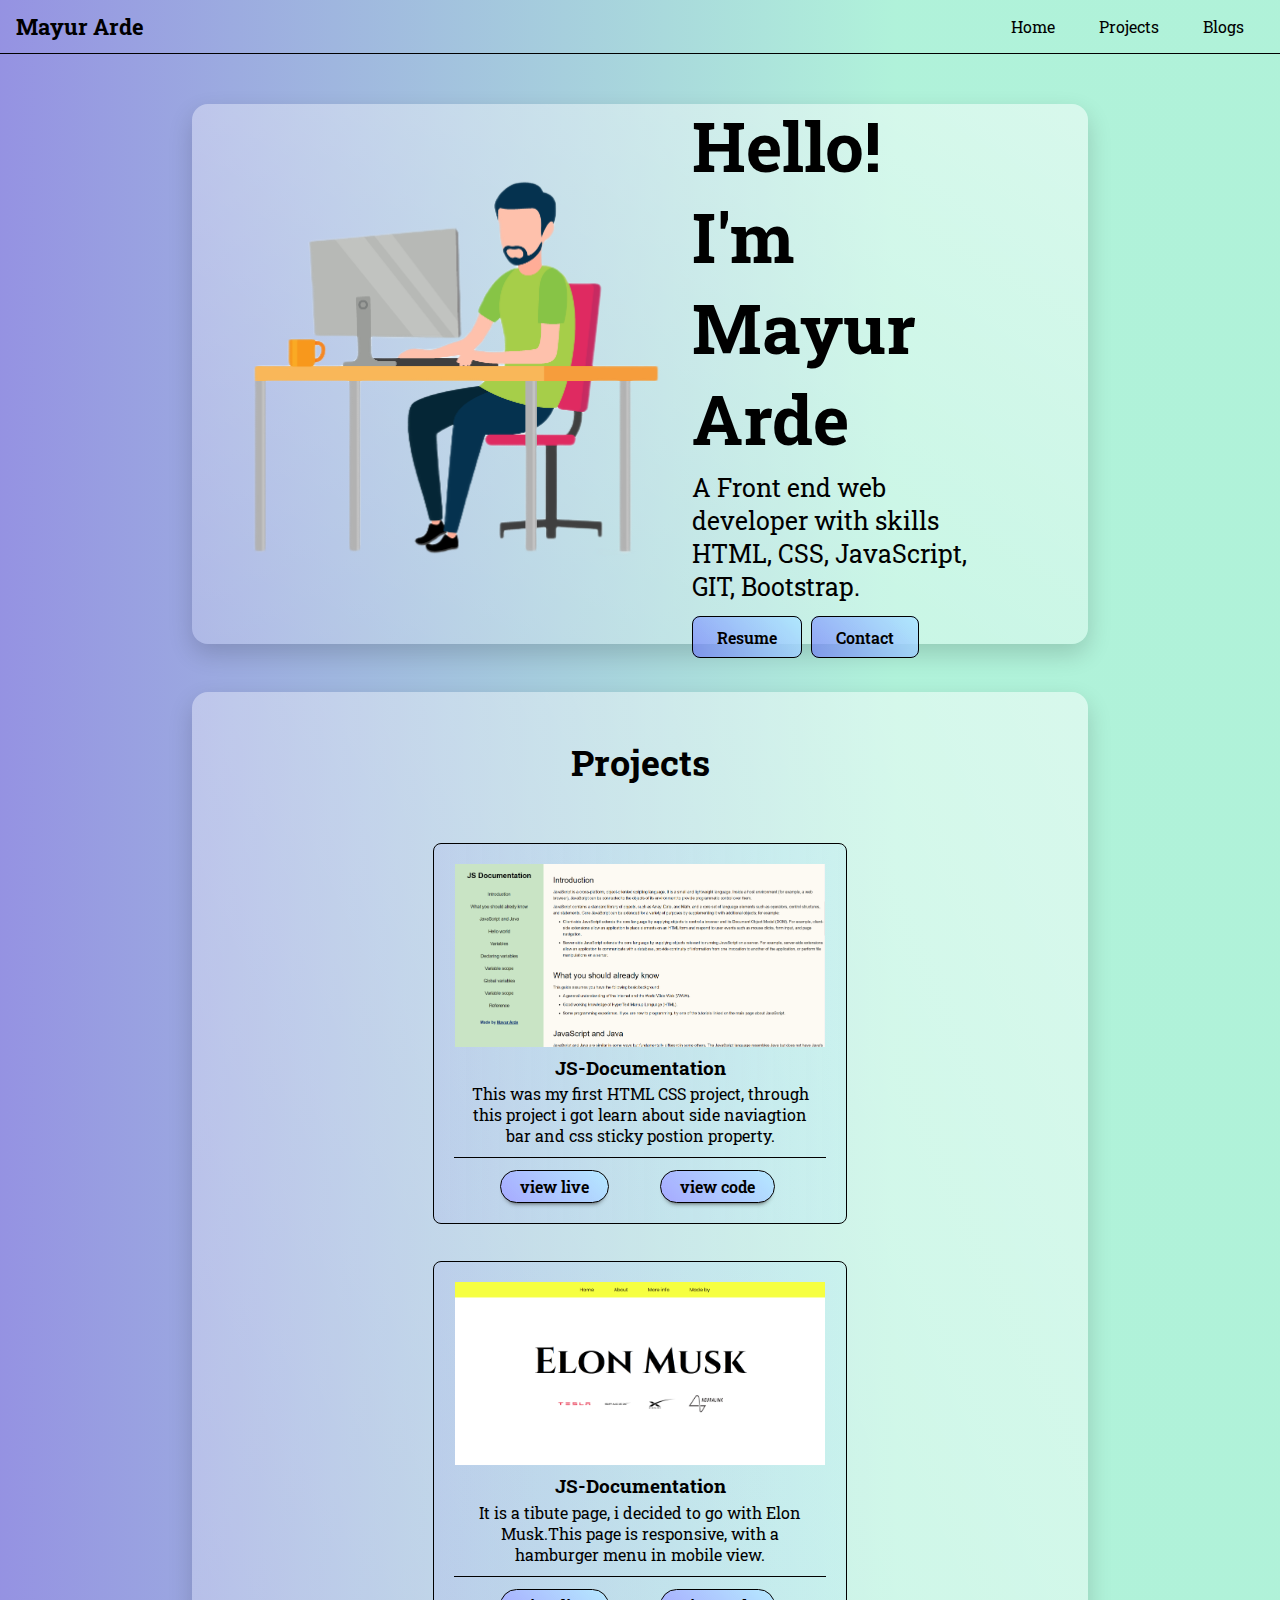
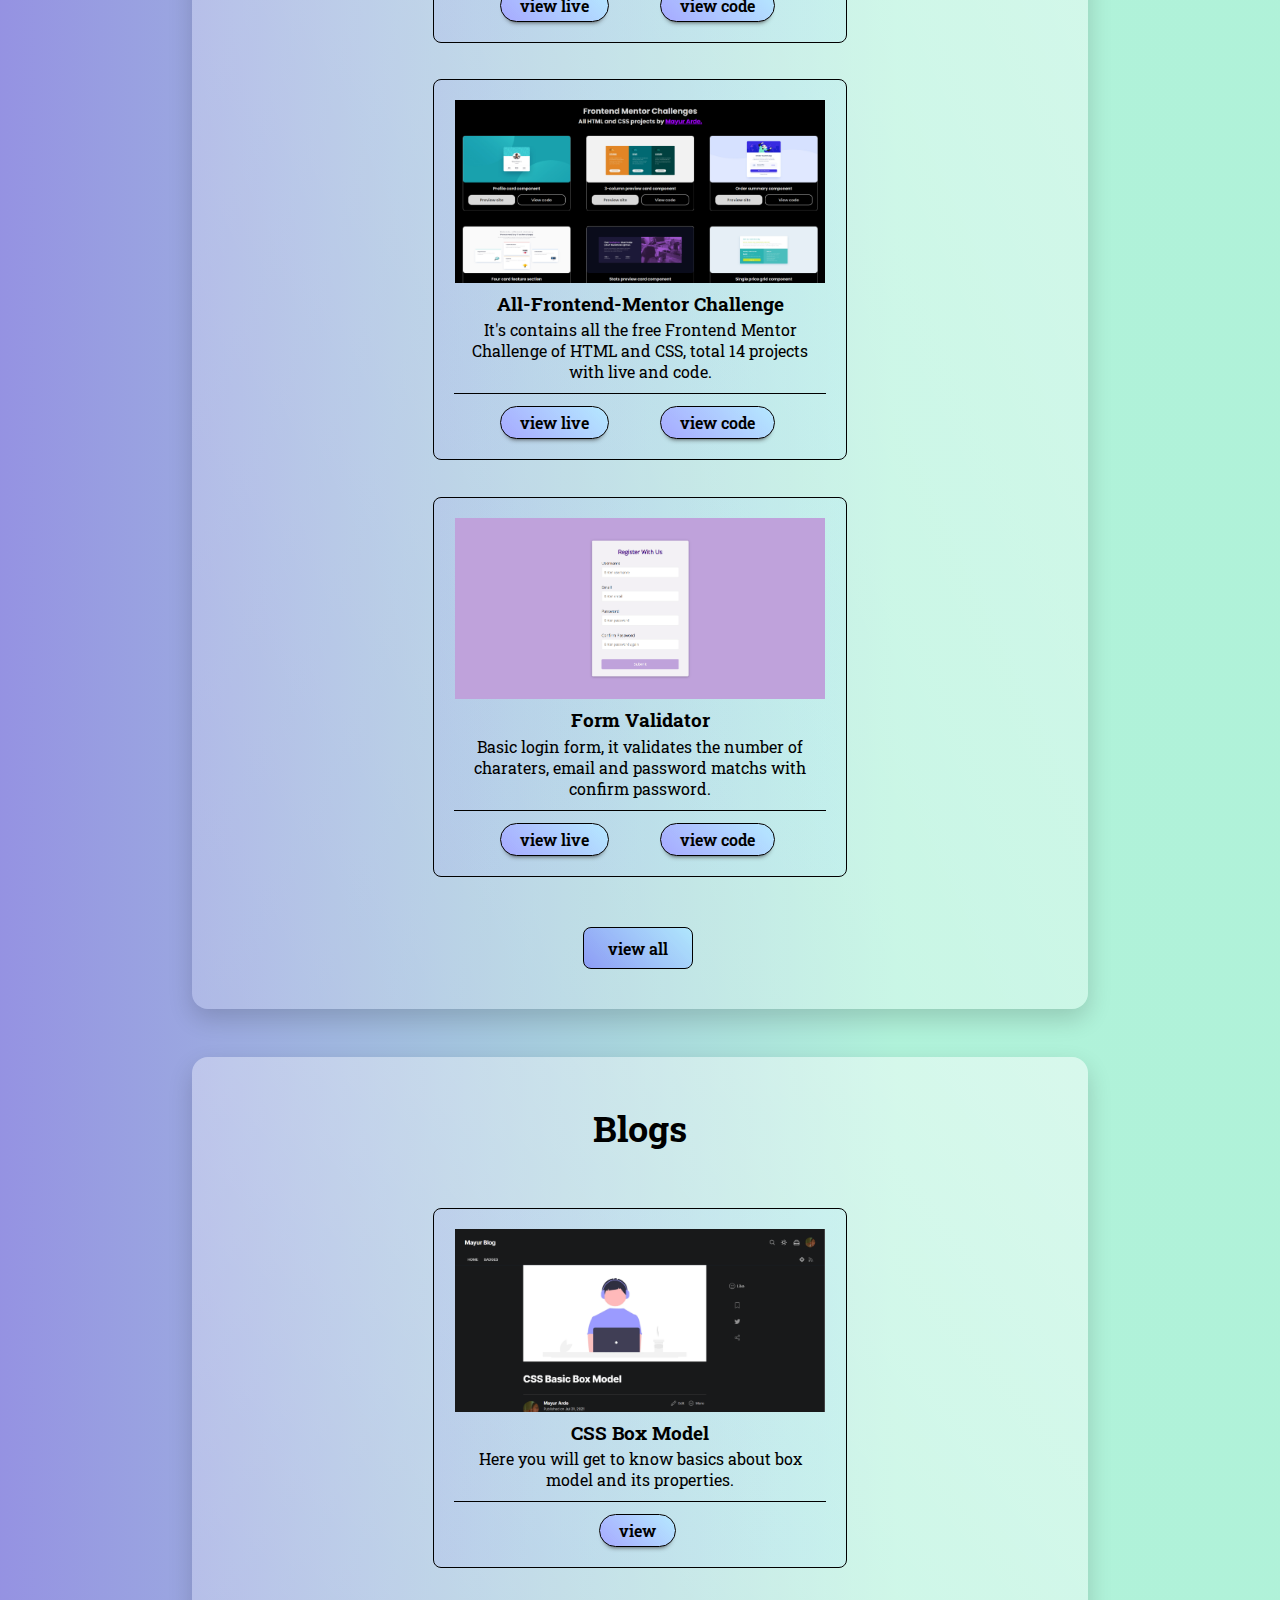
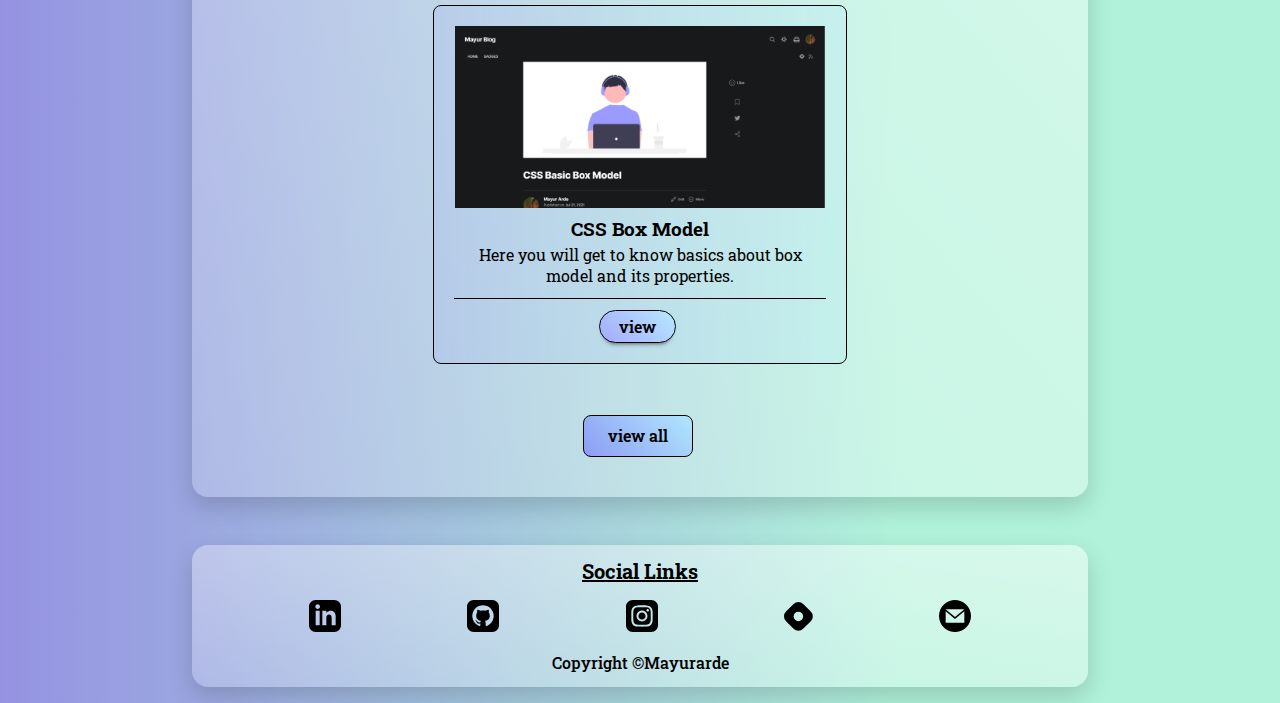
==== index.html @ 156cc347 "more projects added" ====
<!DOCTYPE html>
<html lang="en">

<head>
  <meta charset="UTF-8">
  <meta http-equiv="X-UA-Compatible" content="IE=edge">
  <meta name="viewport" content="width=device-width, initial-scale=1.0">
  <title>Mayur Arde</title>
  <link rel="stylesheet" href="./styles/normalize.css">
  <link rel="stylesheet" href="./styles/style.css">
</head>

<body>

  <!--Start navigation bar -->
  <header>
    <div class="container">
      <div>
        <h2 class=nav-logo><a href="#">Mayur Arde</a></h2>
        <div class="nav-toggle" id="navToggle">
          <img id="navClosed" class="navIcon"
            src="https://www.richardmiddleton.me/wp-content/themes/richardcodes/assets/img/hamburger.svg"
            alt="hamburger menu">
          <img id="navOpen" class="navIcon hidden"
            src="https://www.richardmiddleton.me/wp-content/themes/richardcodes/assets/img/close.svg"
            alt="close hamburger">
        </div>
      </div>

      <nav>
        <ul>
          <li><a href="#" active>Home</a></li>
          <li><a href="#projects">Projects</a></li>
          <li><a href="#blogs">Blogs</a></li>
        </ul>
      </nav>

    </div>
  </header>
  <!-- End navigation bar -->

  <!-- Start main body -->
  <main class="main">
    <!-- Start hero section -->
    <section class=hero>
      <div class=hero-img>
        <img class=profile src="./img/—Pngtree—programmers code the website from_4157708.png" alt="profile">
      </div>
      <div class=hero-title>
        <h1 class=hero-heading>
          Hello! I'm<br> Mayur Arde
        </h1>
        <p class="hero-sub-heading">
          A Front end web developer with skills HTML, CSS, JavaScript, GIT, Bootstrap.
        </p>
        <div class=buttons>
          <a href="./img/Mayur Arde Resume.pdf" class="btn">Resume</a>
          <a href="./img/Mayur Arde Resume.pdf" class="btn">Contact</a>
        </div>
      </div>
    </section>
    <!-- End hero section -->

    <!-- Start projects section -->
    <section class=projects id=projects>
      <h2>Projects</h2>
      <div class=work>
        <div class=projects-tiles>
          <div class=tile>
            <img src="./img/JS-documenatation-ss.png" class=project-img>
            <h3 class=project-name>
              JS-Documentation
            </h3>
            <p class=project-desc>
              This was my first HTML CSS project, through this project i got learn about side naviagtion bar and css
              sticky postion property.
            </p>
            <div class="btn-links">
              <a href="https://java-script-documentation.netlify.app/" class="btn view">view live</a>
              <a href="https://github.com/Mayur-Arde/Js-documentation" class="btn view">view code</a>
            </div>
          </div>
          <div class=tile>
            <img src="./img/Elon tribute ss.png" class=project-img>
            <h3 class=project-name>
              JS-Documentation
            </h3>
            <p class=project-desc>
              It is a tibute page, i decided to go with Elon Musk.This page is responsive, with a hamburger menu in
              mobile view.
            </p>
            <div class="btn-links">
              <a href="https://elonmusk-tribute-page.netlify.app/" class="btn view">view live</a>
              <a href="https://github.com/Mayur-Arde/tribute-page" class="btn view">view code</a>
            </div>
          </div>
          <div class=tile>
            <img src="./img/All-Frontend-Mentor.png" class=project-img>
            <h3 class=project-name>
              All-Frontend-Mentor Challenge
            </h3>
            <p class=project-desc>
              It's contains all the free Frontend Mentor Challenge of HTML and CSS, total 14 projects with live and code.
            </p>
            <div class="btn-links">
              <a href="https://all-frontend-mentor-projects-mayur.netlify.app/" class="btn view">view live</a>
              <a href="https://github.com/Mayur-Arde/Frontend-Mentor-Html-css-Projects" class="btn view">view code</a>
            </div>
          </div>
          <div class=tile>
            <img src="./img/form-validator.png" class=project-img>
            <h3 class=project-name>
              Form Validator
            </h3>
            <p class=project-desc>
              Basic login form, it validates the number of charaters, email and password matchs with confirm password.
            </p>
            <div class="btn-links">
              <a href="https://mayur-form-validation-refactor.netlify.app/" class="btn view">view live</a>
              <a href="https://github.com/Mayur-Arde/form-validation-refactor" class="btn view">view code</a>
            </div>
          </div>
        </div>
        <a href="./projects.html" class=btn>view all</a>
      </div>
    </section>
    <!-- End project section -->

    <!-- Start blogs section -->
    <section class=blog id=blogs>
      <h2>Blogs</h2>
      <div class='work'>
        <div class=blog-tiles>
          <div class=tile>
            <img src="./img/blog1-ss.png" class=blog-img>
            <h3 class=blog-name>
              CSS Box Model
            </h3>
            <p class=blog-desc>
              Here you will get to know basics about box model and its properties.
            </p>
            <div class="btn-links">
              <a href="https://mayurarde.hashnode.dev/css-basic-box-model" class="btn view">view</a>
            </div>
          </div>
          <div class=tile>
            <img src="./img/blog1-ss.png" class=blog-img>
            <h3 class=blog-name>
              CSS Box Model
            </h3>
            <p class=blog-desc>
              Here you will get to know basics about box model and its properties.
            </p>
            <div class="btn-links"></div>
            <a href="https://mayurarde.hashnode.dev/css-basic-box-model" class="btn view">view</a>
          </div>
        </div>
        <a href="./blogs.html" class='btn all-button'>view all</a>
      </div>
      </div>
    </section>
    <!-- End blogs section -->

    <!-- Start footer section -->
    <footer class=footer>
      <div class="footer-top-right">
        <h3>Social Links</h3>
        <ul class=links>
          <li><a href="https://www.linkedin.com/in/mayur-arde/"><img src="./img/iconmonstr-linkedin-3.svg"
                class="link-icon"></a></li>
          <li><a href="https://github.com/Mayur-Arde"><img src="./img/iconmonstr-github-3.svg" alt=""
                class="link-icon"></a></li>
          <li><a href="https://www.instagram.com/mayur.arde_/"><img src="./img/iconmonstr-instagram-13.svg" alt=""
                class="link-icon"></a></li>
          <li><a href="https://hashnode.com/@devmayur"><svg xmlns="http://www.w3.org/2000/svg"
                xmlns:xlink="http://www.w3.org/1999/xlink" aria-hidden="true" focusable="false" width="1.8rem"
                height="1.8rem"
                style="-ms-transform: rotate(360deg); -webkit-transform: rotate(360deg); transform: rotate(360deg);"
                preserveAspectRatio="xMidYMid meet" viewBox="0 0 24 24">
                <path
                  d="M22.351 8.019l-6.37-6.37a5.63 5.63 0 0 0-7.962 0l-6.37 6.37a5.63 5.63 0 0 0 0 7.962l6.37 6.37a5.63 5.63 0 0 0 7.962 0l6.37-6.37a5.63 5.63 0 0 0 0-7.962zM12 15.953a3.953 3.953 0 1 1 0-7.906a3.953 3.953 0 0 1 0 7.906z"
                  fill="black" />
              </svg></a></li>
          <li><a href="mailto: mayurarde8@gmail.com"><img src="./img/iconmonstr-email-10.svg" alt=""
                class="link-icon"></a></li>
        </ul>
      </div>
      <p class=copyright>Copyright &copy;Mayurarde</p>
      </div>
    </footer>
    <!-- End footer section -->

  </main>
  <!-- End main section -->
  <script src="./js/script.js"></script>
</body>

</html>
---- styles/style.css ----
@import url('https://fonts.googleapis.com/css2?family=Roboto+Slab:wght@100;200;300;400;500;600;800;900&display=swap');
 
/* universal */
* {
  font-family: 'Roboto Slab', serif;
  scroll-behavior: smooth;
  }

  body {
    background: hsla(242, 58%, 73%, 1);
    background: linear-gradient(90deg, hsla(242, 58%, 73%, 1) 0%, hsla(158, 72%, 82%, 1) 70%, hsla(157, 72%, 82%, 1) 100%);
  }

  /* scrollbar-style */
  ::-webkit-scrollbar {
    width: 10px;
  }

  ::-webkit-scrollbar-track{
    background: #ffffff;
    border-radius: 10px;
  }

  ::-webkit-scrollbar-thumb{
    background: #b3afaf;
    border-radius: 30px;
  }

a {
  text-decoration: none;
  color: inherit;
  }

/* navigation bar style */
header {
  border-bottom: 1.2px solid black;
}

.container {
  display: flex;
  justify-content: space-between;
  align-items: center;
  max-width: 85rem;
  margin: 0 auto;
  padding: 0 1rem;
}

.container h2 {
  margin: 0.5rem 0;
  font-size: 1.4rem;
}

ul {
  list-style-type: none;
  padding: 0;
}

li {
  display: inline-block;
  padding: 0 1.25rem;
}

li a {
  color: #000;
  text-decoration: none;
}

li:hover a {
  text-decoration: underline;
}

/* Mobile Toggle */
.nav-toggle {
  display: none;
  position: absolute;
  right: 0.7rem;
  top: 0.5rem;
  cursor: pointer;
}

.nav-toggle img {
  width: 1rem;
  transition: 300ms all ease;
}

.nav-toggle:hover img {
  opacity: 0.6;
}

.open {
  height: 17vh;
}

.hidden {
  display: none;
}

/* main section style */
.main {
  display: flex;
  justify-content: center;
  align-items: center;
  flex-direction: column;
}


/* hero section */
.hero{
  display: flex;
  justify-content: center;
  align-items: center;
  background: linear-gradient(to right top, rgba(255,255,255,0.2),rgba(255,255,255,0.5));
  margin-top: 3.125rem;
  padding-right: 5.625rem;
  width: 70vw;
  height: 60vh;
  border-radius: 1rem;
  box-shadow: 0px 10px 25px 0px rgba(0, 0, 0, 0.164);
}

.profile{
  max-width: 500px;
  height: auto;
}

.hero-heading {
  margin: 0 0 0.4rem;
  font-size: 4.3rem;
}

.hero-sub-heading {
  margin: 0.2rem 0 0;
  font-size: 1.55rem;
}

.buttons {
 margin: 1.5rem 1rem 0 0;
}

.btn {
  background: hsla(238, 100%, 71%, 1);
  background: linear-gradient(45deg, hsla(238, 100%, 71%, 0.6) 0%, hsla(198, 100%, 84%, 0.9) 100%);
  font-weight: 600;
  padding: 0.6rem 1.5rem;
  border: 1px solid black;
  border-radius: 0.5rem;
  margin-right: 0.3rem;
}

.btn:hover{
  background: hsla(238, 100%, 71%, 1);
  background: linear-gradient(225deg, hsla(238, 100%, 71%, 0.5) 0%, hsla(198, 100%, 84%, 0.8) 100%);
}

/* projects and blog section */
.projects , .blog{
  width: 70vw;
  background: linear-gradient(to right top, rgba(255,255,255,0.2),rgba(255,255,255,0.5));
  border-radius: 16px;
  box-shadow: 0px 10px 25px 0px rgba(0, 0, 0, 0.164);
  margin-top:3rem ;
  padding: 2.5rem;
}

.projects h2 , .blog h2 {
  text-align: center;
  font-size: 2.25rem;
  margin: 0.4rem 0;
}

.work{
  display: flex;
  justify-content: center;
  align-items: center;
  flex-direction: column;
  }

.projects-tiles , .blog-tiles {
  display: flex;
  justify-content: center;
  align-items: center;
  flex-wrap: wrap;
  gap: 1rem;
  margin: 2.5rem 0;
}

.tile {
  display: flex;
  justify-content: center;
  align-items: center;
  flex-direction: column;
  max-width:25.87rem;
  margin: 0.65rem 0.938rem;
  padding: 1.25rem;
  background: hsla(238, 81%, 73%, 1);
  background: linear-gradient(90deg, hsla(238, 81%, 73%, 0.1) 0%, hsla(198, 100%, 84%, 0.2) 100%);
  border: 1px solid black;
  border-radius: 0.5rem;
  /* height: 375px; */
}

.project-img , .blog-img{
  width: 370px;
  margin-bottom: 0.5rem;
}

.project-name , .blog-name{
  margin: 0;
  text-align: center;
}

.project-desc , .blog-desc{
  margin: 0.2rem 0 0.7rem;
  padding: 0 0.3rem;
  text-align: center;
}

.btn-links {
  border-top:1px solid black;
  width: 100%;
  display: flex;
  justify-content: space-evenly;
  align-items: center;
}


.view{
  padding: 0.313rem 1.2rem;
  background-color: #fff;
  border-radius: 20px;
  box-shadow: 0 5px 5px -5px #333;
  margin-top: 0.74rem;
  display: inline-block;
  border-top:1px solid black; 
}

/* footer section */
.footer {
  background: linear-gradient(to right top, rgba(255,255,255,0.2),rgba(255,255,255,0.5));
  width:70vw;
  margin-top:3rem;
  margin-bottom: 1rem;
  padding: 0.33rem 0.4rem 0.33rem;
  box-shadow: 0px 10px 25px 0px rgba(0, 0, 0, 0.164);
  border-radius: 1rem;
  text-align: center;
}

.footer h3 {
  font-size: 1.25rem;
  margin: 0.5rem 0 0.5rem;
  text-decoration: underline;
}

.links{
  display: flex;
  justify-content: space-evenly;
  align-items: center;
  flex-direction: row;
  margin: 0rem;
}

.links li {
  padding: 0.5rem 1rem;
}

.link-icon {
    width: 2rem;
}

.copyright{
  margin: 0.5rem 0;
  font-weight:500;
}

/* all media queies  */
/* large device */
@media all and (max-width: 1024px){
.container h2 {
  font-size: 1.2rem;
}

.hero {
  flex-direction: column;
  padding: 0 1.25rem 1rem;
  padding: 0 20px 30px 20px;
  height: auto;
  justify-content: flex-start;
}

.profile{
  max-width: 390px;
}

.hero-heading{
  text-align: center;
  font-size: 3.375rem;
}
.hero-sub-heading{
  font-size: 1.25rem;
}

.buttons {
  font-size: 1rem;
  margin: 1rem 0rem 0 0;
  display: flex;
  justify-content: center;
  align-items: center;
 }

}

/* medium device */
@media all and (max-width: 768px){
nav li {
  padding: 0 0.7rem 0 0;
}

.container h2 {
  font-size: 1rem;
}

.hero {
  padding: 0 25px 25px 25px;
}

.profile{
  max-width: 300px;
}

.hero-heading{
  font-size: 2.375rem;
}
.hero-sub-heading{
  font-size: 1rem;
  text-align: center;
}

.buttons {
  margin: 0.6rem 0rem 0 0;
 } 

 .btn{
  /* padding: 0.4rem 0.7rem; */
 }

 .projects , .blog {
  padding: 1rem;
 }

 .projects h2, .blog h2 {
   font-size: 1.875;
 }

 .project-img, .blog-img {
  width: 230px;
 }

 .projects-tiles, .blog-tiles {
   margin: 1.5rem 0;
 }

 .tile{
   max-width: 16rem;
   padding: 1.2rem;
   margin: 0.5rem 0.5rem;
   max-width: 400px;
 }

 .links li {
  padding: 0.3rem 0.7rem;
}

.copyright{
  margin: 0;
  font-weight:400;
}

/* small device */
@media all and (max-width: 435px) {
  /* hamburger menu */
  .container {
    flex-direction: column;
    align-items: flex-start;
  }

  nav {
    height: 0;
    width: 100%;
    overflow: hidden;
    transition: 250ms height ease-in-out;
  }

  li {
    display: block;
    text-align: center;
    padding: 1rem 0;
    margin: 0.7rem 0;
  }

  li a {
    font-size: 1rem;
    padding: 10px 0;
    /* margin: 10px 0; */
  }

  .nav-toggle {
    display: block;
  }

  .hero , .projects , .blog , .footer{
    margin-top: 2rem;
  }

  .container h2 {
    font-size: 1rem;
  }

  .hero {
    width: 85vw;
    padding: 0 15px 20px 15px;
  }

  .profile{
    max-width: 235px;
  }

  .hero-heading{
    font-size: 2rem;
  }

  .hero-sub-heading , .project-desc , .blog-desc {
    font-size: 0.7rem;
  }

  .projects , .blog {
    width: 85vw;
  }

  .projects h2 , .blog h2 {
    font-size: 2rem;
  }

  .projects-tiles , .blog-tiles {
    margin: 0.8rem 0;
  
  }

  .tile {
    max-width: 15rem;
    padding: 0.6rem;
    margin: 0.5rem 0.3rem;
    max-width: 300px;
   }

   .project-img, .blog-img {
    width: 215px;
    margin-bottom: 0.2rem;
   }

  .buttons {
    margin: 0.5rem 0rem 0 0;
   } 
  
   .btn{
    /* padding: 0.2rem 0.5rem; */
    font-size: 0.8rem;
   }

  .footer{
    width: 80vw;
  }

  .footer h3 {
    font-size: 1rem;
  }

  .links li {
    padding: 0.1rem 0.6rem;
    margin: 0px;
  }
  
  .link-icon {
      width: 1.66rem;
  }

  .copyright{
    font-size:0.8rem ;
  }
}
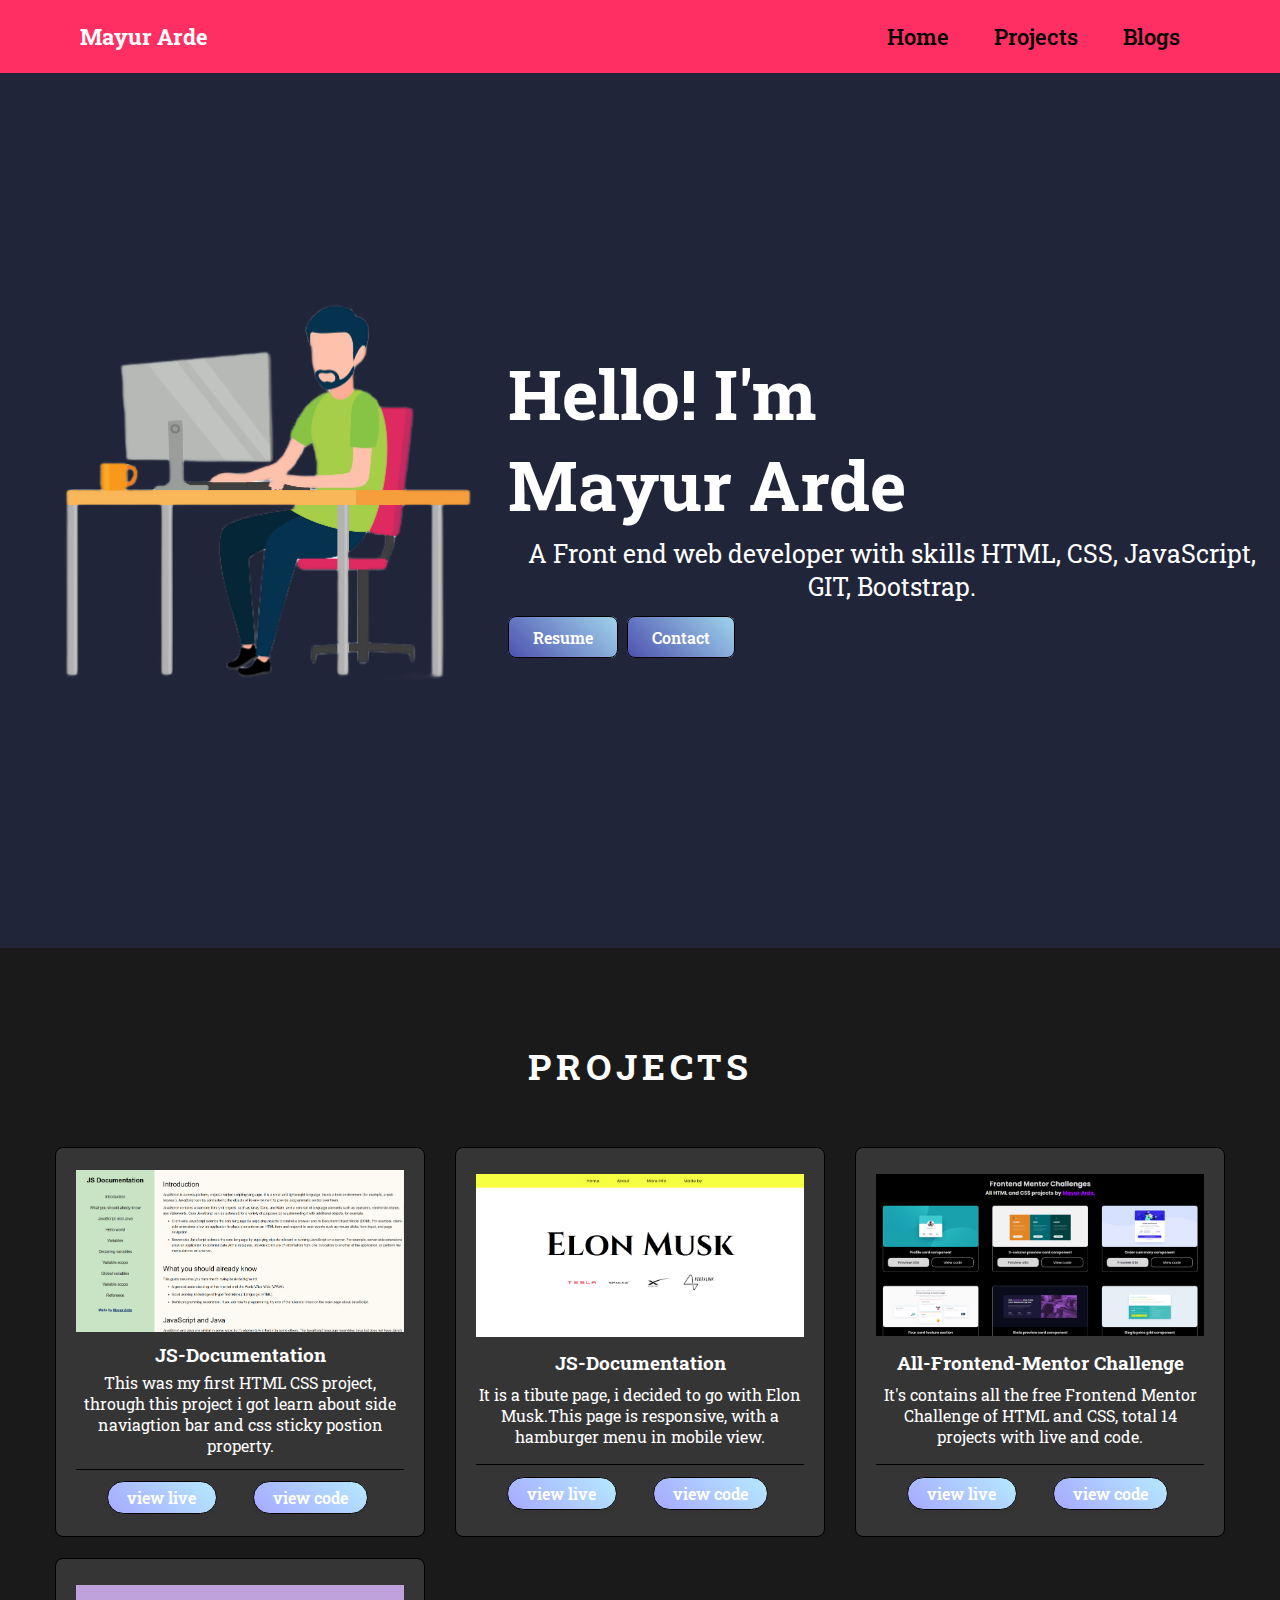
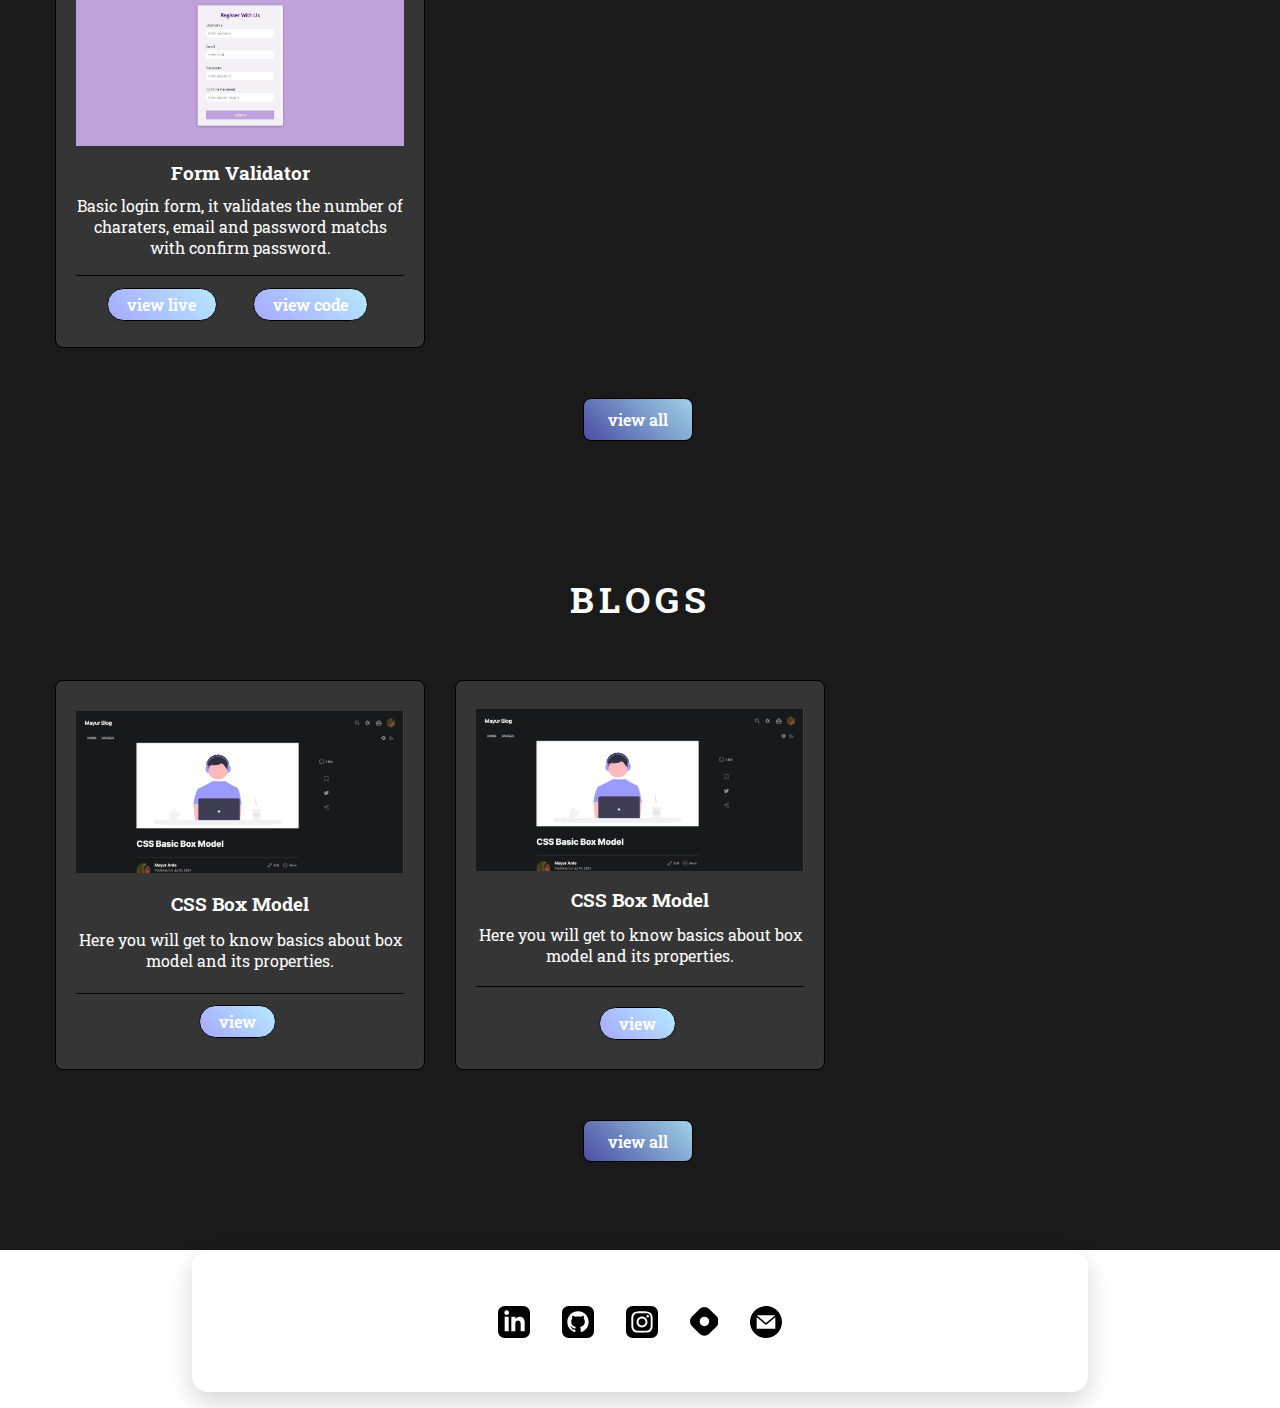
==== commit 8b19144a: "header, pro, blog color layout change" ====
--- a/index.html
+++ b/index.html
@@ -161,36 +161,36 @@
     </section>
     <!-- End blogs section -->
 
-    <!-- Start footer section -->
-    <footer class=footer>
-      <div class="footer-top-right">
-        <h3>Social Links</h3>
-        <ul class=links>
-          <li><a href="https://www.linkedin.com/in/mayur-arde/"><img src="./img/iconmonstr-linkedin-3.svg"
-                class="link-icon"></a></li>
-          <li><a href="https://github.com/Mayur-Arde"><img src="./img/iconmonstr-github-3.svg" alt=""
-                class="link-icon"></a></li>
-          <li><a href="https://www.instagram.com/mayur.arde_/"><img src="./img/iconmonstr-instagram-13.svg" alt=""
-                class="link-icon"></a></li>
-          <li><a href="https://hashnode.com/@devmayur"><svg xmlns="http://www.w3.org/2000/svg"
-                xmlns:xlink="http://www.w3.org/1999/xlink" aria-hidden="true" focusable="false" width="1.8rem"
-                height="1.8rem"
-                style="-ms-transform: rotate(360deg); -webkit-transform: rotate(360deg); transform: rotate(360deg);"
-                preserveAspectRatio="xMidYMid meet" viewBox="0 0 24 24">
-                <path
-                  d="M22.351 8.019l-6.37-6.37a5.63 5.63 0 0 0-7.962 0l-6.37 6.37a5.63 5.63 0 0 0 0 7.962l6.37 6.37a5.63 5.63 0 0 0 7.962 0l6.37-6.37a5.63 5.63 0 0 0 0-7.962zM12 15.953a3.953 3.953 0 1 1 0-7.906a3.953 3.953 0 0 1 0 7.906z"
-                  fill="black" />
-              </svg></a></li>
-          <li><a href="mailto: mayurarde8@gmail.com"><img src="./img/iconmonstr-email-10.svg" alt=""
-                class="link-icon"></a></li>
-        </ul>
-      </div>
-      <p class=copyright>Copyright &copy;Mayurarde</p>
-      </div>
-    </footer>
     <!-- End footer section -->
-
+    
   </main>
+  <!-- Start footer section -->
+  <footer class=footer>
+    <div class="footer-top-right">
+      <h3>Social Links</h3>
+      <ul class=links>
+        <li><a href="https://www.linkedin.com/in/mayur-arde/"><img src="./img/iconmonstr-linkedin-3.svg"
+              class="link-icon"></a></li>
+        <li><a href="https://github.com/Mayur-Arde"><img src="./img/iconmonstr-github-3.svg" alt=""
+              class="link-icon"></a></li>
+        <li><a href="https://www.instagram.com/mayur.arde_/"><img src="./img/iconmonstr-instagram-13.svg" alt=""
+              class="link-icon"></a></li>
+        <li><a href="https://hashnode.com/@devmayur"><svg xmlns="http://www.w3.org/2000/svg"
+              xmlns:xlink="http://www.w3.org/1999/xlink" aria-hidden="true" focusable="false" width="1.8rem"
+              height="1.8rem"
+              style="-ms-transform: rotate(360deg); -webkit-transform: rotate(360deg); transform: rotate(360deg);"
+              preserveAspectRatio="xMidYMid meet" viewBox="0 0 24 24">
+              <path
+                d="M22.351 8.019l-6.37-6.37a5.63 5.63 0 0 0-7.962 0l-6.37 6.37a5.63 5.63 0 0 0 0 7.962l6.37 6.37a5.63 5.63 0 0 0 7.962 0l6.37-6.37a5.63 5.63 0 0 0 0-7.962zM12 15.953a3.953 3.953 0 1 1 0-7.906a3.953 3.953 0 0 1 0 7.906z"
+                fill="black" />
+            </svg></a></li>
+        <li><a href="mailto: mayurarde8@gmail.com"><img src="./img/iconmonstr-email-10.svg" alt=""
+              class="link-icon"></a></li>
+      </ul>
+    </div>
+    <p class=copyright>Copyright &copy;Mayurarde</p>
+    </div>
+  </footer>
   <!-- End main section -->
   <script src="./js/script.js"></script>
 </body>
--- a/styles/style.css
+++ b/styles/style.css
@@ -5,10 +5,18 @@
   font-family: 'Roboto Slab', serif;
   scroll-behavior: smooth;
   }
+  
+  :root{
+    --redPink:#FF2E63;
+    --darkblue:#212539;
+    --color: #ffffff;
+    --lightColor: #eaeaeaa4;
+    --black:#1A1A1A;
+    --grey: #353535;
+  }
 
   body {
-    background: hsla(242, 58%, 73%, 1);
-    background: linear-gradient(90deg, hsla(242, 58%, 73%, 1) 0%, hsla(158, 72%, 82%, 1) 70%, hsla(157, 72%, 82%, 1) 100%);
+    color: var(--color)
   }
 
   /* scrollbar-style */
@@ -33,14 +41,17 @@
 
 /* navigation bar style */
 header {
-  border-bottom: 1.2px solid black;
+  background-color:var(--redPink);
+  font-size: 22px;
+  position: fixed;
+  width: 100%;
 }
 
 .container {
   display: flex;
   justify-content: space-between;
   align-items: center;
-  max-width: 85rem;
+  max-width: 90vw;
   margin: 0 auto;
   padding: 0 1rem;
 }
@@ -63,6 +74,7 @@
 li a {
   color: #000;
   text-decoration: none;
+  font-weight: 500;
 }
 
 li:hover a {
@@ -74,7 +86,7 @@
   display: none;
   position: absolute;
   right: 0.7rem;
-  top: 0.5rem;
+  top: 0.2rem;
   cursor: pointer;
 }
 
@@ -84,11 +96,11 @@
 }
 
 .nav-toggle:hover img {
-  opacity: 0.6;
+  opacity: 0.8;
 }
 
 .open {
-  height: 17vh;
+  height: 23vh;
 }
 
 .hidden {
@@ -101,21 +113,20 @@
   justify-content: center;
   align-items: center;
   flex-direction: column;
+  gap: 3rem;
+  padding: 3rem 0;
+  background-color: var(--black);
 }
 
 
 /* hero section */
 .hero{
   display: flex;
-  justify-content: center;
-  align-items: center;
-  background: linear-gradient(to right top, rgba(255,255,255,0.2),rgba(255,255,255,0.5));
-  margin-top: 3.125rem;
-  padding-right: 5.625rem;
-  width: 70vw;
-  height: 60vh;
-  border-radius: 1rem;
-  box-shadow: 0px 10px 25px 0px rgba(0, 0, 0, 0.164);
+  justify-content: space-evenly;
+  align-items: center;
+  width: 100%;
+  height: 100vh;
+  background-color: var(--darkblue);
 }
 
 .profile{
@@ -123,6 +134,10 @@
   height: auto;
 }
 
+.hero-title{
+  width: 60%;
+}
+
 .hero-heading {
   margin: 0 0 0.4rem;
   font-size: 4.3rem;
@@ -131,6 +146,7 @@
 .hero-sub-heading {
   margin: 0.2rem 0 0;
   font-size: 1.55rem;
+  text-align: center;
 }
 
 .buttons {
@@ -154,16 +170,16 @@
 
 /* projects and blog section */
 .projects , .blog{
-  width: 70vw;
-  background: linear-gradient(to right top, rgba(255,255,255,0.2),rgba(255,255,255,0.5));
+  width:100%;
   border-radius: 16px;
-  box-shadow: 0px 10px 25px 0px rgba(0, 0, 0, 0.164);
-  margin-top:3rem ;
   padding: 2.5rem;
+  background-color: var(--black);
 }
 
 .projects h2 , .blog h2 {
   text-align: center;
+  text-transform: uppercase;
+  letter-spacing: 5px;
   font-size: 2.25rem;
   margin: 0.4rem 0;
 }
@@ -176,31 +192,29 @@
   }
 
 .projects-tiles , .blog-tiles {
-  display: flex;
-  justify-content: center;
-  align-items: center;
-  flex-wrap: wrap;
-  gap: 1rem;
+  display: grid;
+  grid-template-columns: 1fr 1fr 1fr;
   margin: 2.5rem 0;
 }
 
 .tile {
   display: flex;
-  justify-content: center;
+  justify-content: space-evenly;
   align-items: center;
   flex-direction: column;
   max-width:25.87rem;
   margin: 0.65rem 0.938rem;
   padding: 1.25rem;
-  background: hsla(238, 81%, 73%, 1);
-  background: linear-gradient(90deg, hsla(238, 81%, 73%, 0.1) 0%, hsla(198, 100%, 84%, 0.2) 100%);
+  background-color: var(--grey);
   border: 1px solid black;
   border-radius: 0.5rem;
-  /* height: 375px; */
+  height: 390px;
+  max-height: 100%;
 }
 
 .project-img , .blog-img{
-  width: 370px;
+  width: 375px;
+  max-width: 100%;
   margin-bottom: 0.5rem;
 }
 
@@ -211,7 +225,6 @@
 
 .project-desc , .blog-desc{
   margin: 0.2rem 0 0.7rem;
-  padding: 0 0.3rem;
   text-align: center;
 }
 
@@ -236,9 +249,14 @@
 
 /* footer section */
 .footer {
+  display: flex;
+  flex-direction: column;
+  justify-content: center;
+  align-items: center;
+  margin: 0 auto;
   background: linear-gradient(to right top, rgba(255,255,255,0.2),rgba(255,255,255,0.5));
   width:70vw;
-  margin-top:3rem;
+  /* margin-top:3rem; */
   margin-bottom: 1rem;
   padding: 0.33rem 0.4rem 0.33rem;
   box-shadow: 0px 10px 25px 0px rgba(0, 0, 0, 0.164);
@@ -282,8 +300,7 @@
 
 .hero {
   flex-direction: column;
-  padding: 0 1.25rem 1rem;
-  padding: 0 20px 30px 20px;
+  padding: 1.8rem 1rem 1.5rem;
   height: auto;
   justify-content: flex-start;
 }
@@ -300,12 +317,19 @@
   font-size: 1.25rem;
 }
 
+.hero-title{
+  width: 80%;
+}
 .buttons {
   font-size: 1rem;
   margin: 1rem 0rem 0 0;
   display: flex;
   justify-content: center;
   align-items: center;
+ }
+
+ .projects-tiles , .blog-tiles {
+   grid-template-columns: 1fr 1fr;
  }
 
 }
@@ -320,9 +344,6 @@
   font-size: 1rem;
 }
 
-.hero {
-  padding: 0 25px 25px 25px;
-}
 
 .profile{
   max-width: 300px;
@@ -340,20 +361,18 @@
   margin: 0.6rem 0rem 0 0;
  } 
 
- .btn{
-  /* padding: 0.4rem 0.7rem; */
- }
 
  .projects , .blog {
   padding: 1rem;
  }
 
+ .projects-tiles , .blog-tiles {
+  grid-template-columns: 1fr;
+}
+
+
  .projects h2, .blog h2 {
    font-size: 1.875;
- }
-
- .project-img, .blog-img {
-  width: 230px;
  }
 
  .projects-tiles, .blog-tiles {
@@ -408,19 +427,16 @@
     display: block;
   }
 
-  .hero , .projects , .blog , .footer{
-    margin-top: 2rem;
+
+  .main{
+    padding: 1rem 0;
+    gap: 2rem;
   }
 
   .container h2 {
     font-size: 1rem;
   }
 
-  .hero {
-    width: 85vw;
-    padding: 0 15px 20px 15px;
-  }
-
   .profile{
     max-width: 235px;
   }
@@ -431,10 +447,6 @@
 
   .hero-sub-heading , .project-desc , .blog-desc {
     font-size: 0.7rem;
-  }
-
-  .projects , .blog {
-    width: 85vw;
   }
 
   .projects h2 , .blog h2 {
@@ -451,12 +463,9 @@
     padding: 0.6rem;
     margin: 0.5rem 0.3rem;
     max-width: 300px;
+    height: 300px;
    }
 
-   .project-img, .blog-img {
-    width: 215px;
-    margin-bottom: 0.2rem;
-   }
 
   .buttons {
     margin: 0.5rem 0rem 0 0;
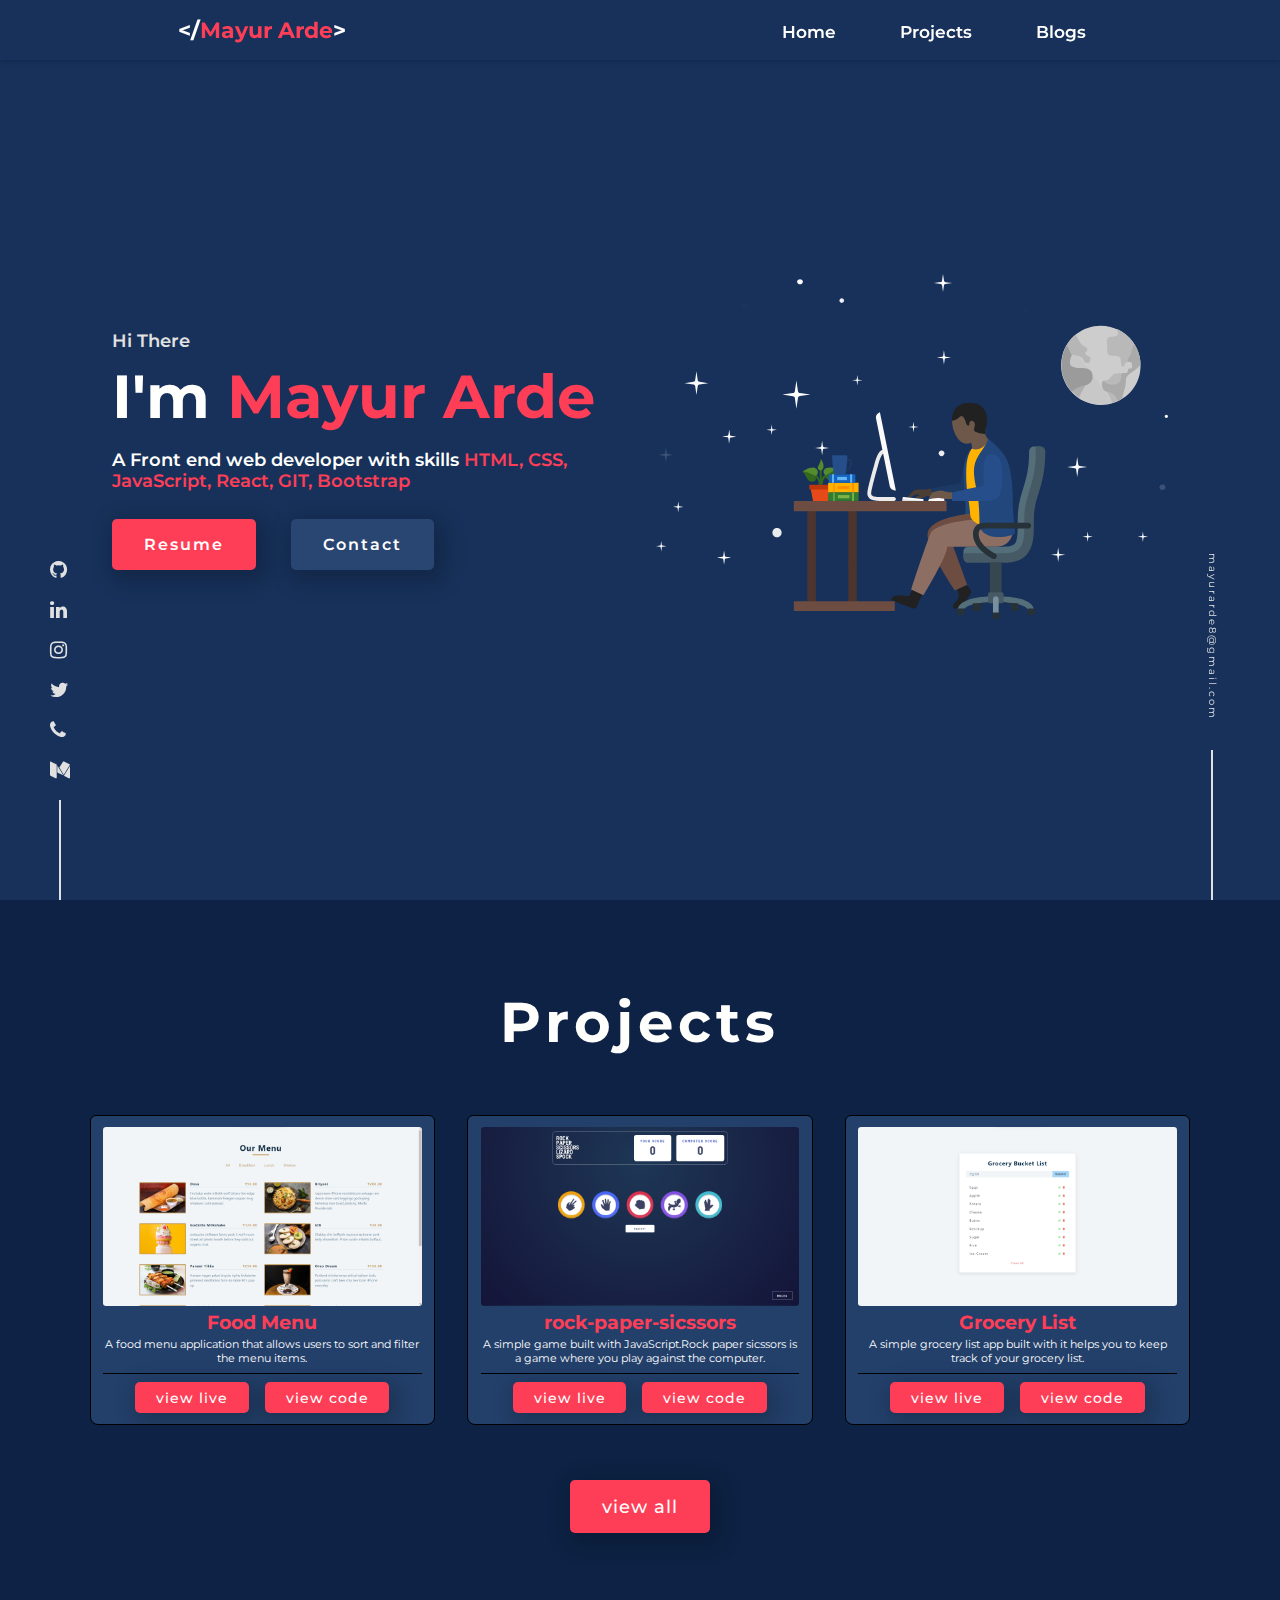
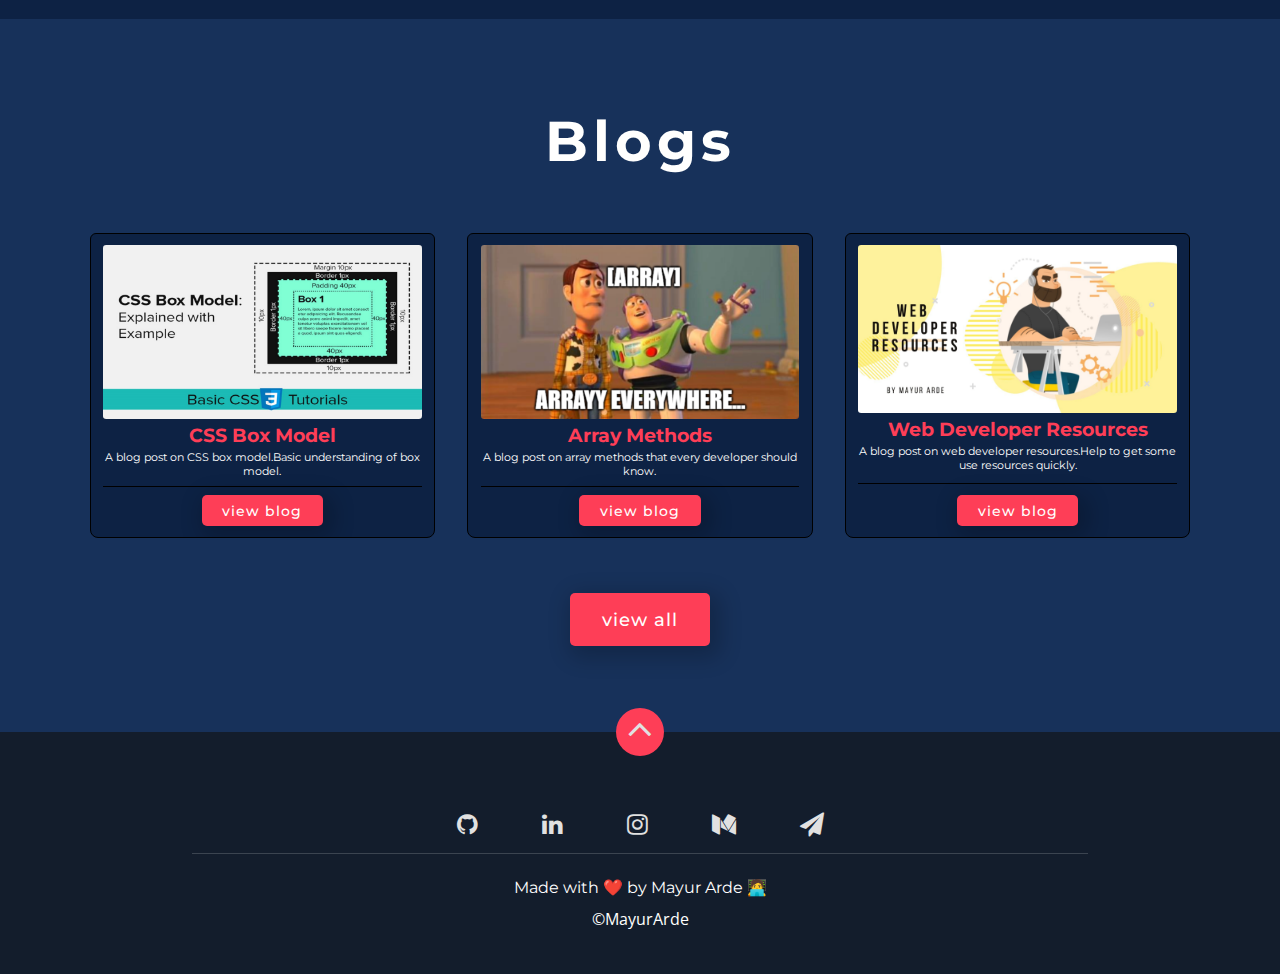
==== commit 8fd5f2f2: "UI update" ====
--- a/index.html
+++ b/index.html
@@ -6,6 +6,13 @@
   <meta http-equiv="X-UA-Compatible" content="IE=edge">
   <meta name="viewport" content="width=device-width, initial-scale=1.0">
   <title>Mayur Arde</title>
+  <link href="https://fonts.googleapis.com/css?family=Montserrat:400,500,600,700,800,900&display=swap" rel="stylesheet">
+  <!-- Open Sans Font -->
+  <link href="https://fonts.googleapis.com/css?family=Open+Sans:400,600,700&display=swap" rel="stylesheet">
+
+  <link rel="stylesheet" href="https://cdnjs.cloudflare.com/ajax/libs/font-awesome/4.7.0/css/font-awesome.min.css">
+  <!-- <link rel="stylesheet" href="https://cdnjs.cloudflare.com/ajax/libs/font-awesome/5.15.4/css/all.min.css" integrity="sha512-Fo3rlrZj/k7ujTnHg4CGR2D7kSs0v4LLanw2qksYuRlEzO+tcaEPQogQ0KaoGN26/zrn20ImR1DfuLWnOo7aBA==" crossorigin="anonymous" referrerpolicy="no-referrer" /> -->
+
   <link rel="stylesheet" href="./styles/normalize.css">
   <link rel="stylesheet" href="./styles/style.css">
 </head>
@@ -13,10 +20,10 @@
 <body>
 
   <!--Start navigation bar -->
-  <header>
+  <header class="header">
     <div class="container">
       <div>
-        <h2 class=nav-logo><a href="#">Mayur Arde</a></h2>
+        <h2 class=nav-logo><a href="#">&lt;/<span>Mayur Arde</span>&gt;</a></h2>
         <div class="nav-toggle" id="navToggle">
           <img id="navClosed" class="navIcon"
             src="https://www.richardmiddleton.me/wp-content/themes/richardcodes/assets/img/hamburger.svg"
@@ -27,168 +34,194 @@
         </div>
       </div>
 
-      <nav>
-        <ul>
-          <li><a href="#" active>Home</a></li>
-          <li><a href="#projects">Projects</a></li>
-          <li><a href="#blogs">Blogs</a></li>
+      <nav class="nav-elements">
+        <ul class="nav-links">
+          <li class="nav-link"><a href="#" active>Home</a></li>
+          <li class="nav-link"><a href="#projects">Projects</a></li>
+          <li class="nav-link"><a href="#blogs">Blogs</a></li>
         </ul>
       </nav>
 
     </div>
   </header>
   <!-- End navigation bar -->
-
+  <div class="email add-on">
+    <a href="mailto:mayurarde8@gmail.com" target="_blank" rel="noopener" class="mail" aria-label="email"
+      data-balloon-pos="left">mayurarde8@gmail.com</a>
+    <div class="mail-line"></div>
+  </div>
+
+  <div class="social add-on">
+    <a href="https://github.com/Mayur-Arde" target="_blank" rel="noopener" aria-label="Github"
+      data-balloon-pos="right"><i class="fa fa-github social-i"></i></a>
+    <a href="https://www.linkedin.com/in/mayur-arde" target="_blank" rel="noopener" aria-label="Linkedin"
+      data-balloon-pos="right"><i class="fa fa-linkedin social-i"></i></a>
+    <a href="https://www.instagram.com/mayur.arde_/" target="_blank" rel="noopener" aria-label="Instagram"
+      data-balloon-pos="right"><i class="fa fa-instagram social-i"></i></a>
+    <a href="https://twitter.com/mayur_arde" target="_blank" rel="noopener" aria-label="Twitter"
+      data-balloon-pos="right"><i class="fa fa-twitter social-i"></i></a>
+    <a href="tel:+91829151231" target="_blank" rel="noopener" aria-label="Phone" data-balloon-pos="right"><i
+        class="fa fa-phone social-i"></i></a>
+    <a href="https://hashnode.com/@devmayur" target="_blank" rel="noopener" aria-label="Hashnode"
+      data-balloon-pos="right"><i class="fa fa-medium social-i"></i></a>
+
+    <div class="social-line"></div>
+  </div>
   <!-- Start main body -->
   <main class="main">
     <!-- Start hero section -->
     <section class=hero>
-      <div class=hero-img>
-        <img class=profile src="./img/—Pngtree—programmers code the website from_4157708.png" alt="profile">
-      </div>
       <div class=hero-title>
-        <h1 class=hero-heading>
-          Hello! I'm<br> Mayur Arde
-        </h1>
-        <p class="hero-sub-heading">
-          A Front end web developer with skills HTML, CSS, JavaScript, GIT, Bootstrap.
-        </p>
+        <h3>Hi There</h3>
+        <h1>I'm <span>Mayur Arde</span></h1>
+        <h2 class="hero-sub-heading">
+          A Front end web developer with skills <span>HTML, CSS, JavaScript, React, GIT, Bootstrap</span>
+        </h2>
         <div class=buttons>
-          <a href="./img/Mayur Arde Resume.pdf" class="btn">Resume</a>
-          <a href="./img/Mayur Arde Resume.pdf" class="btn">Contact</a>
-        </div>
+          <a href="./assets/resource/Mayur-Arde_Frontend-Developer.pdf" class="btn btn-primary" target="_blank">Resume</a>
+          <a href="./assets/resource/Mayur-Arde_Frontend-Developer.pdf" class="btn btn-secondary" target="_blank">Contact</a>
+        </div>
+      </div>
+      <div class='hero-img'>
+        <img class=profile src="./assets/hero.svg" alt="profile">
       </div>
     </section>
     <!-- End hero section -->
 
     <!-- Start projects section -->
-    <section class=projects id=projects>
+    <section class='projects' id=projects>
       <h2>Projects</h2>
-      <div class=work>
-        <div class=projects-tiles>
-          <div class=tile>
-            <img src="./img/JS-documenatation-ss.png" class=project-img>
+      <div class='work'>
+        <div class='projects-tiles'>
+          <div class='tile'>
+            <img src="./assets/work/food-menu.png" class=project-img>
             <h3 class=project-name>
-              JS-Documentation
-            </h3>
-            <p class=project-desc>
-              This was my first HTML CSS project, through this project i got learn about side naviagtion bar and css
-              sticky postion property.
+              Food Menu
+            </h3>
+            <p class='project-desc'>
+              A food menu application that allows users to sort and filter the menu items.
             </p>
             <div class="btn-links">
-              <a href="https://java-script-documentation.netlify.app/" class="btn view">view live</a>
-              <a href="https://github.com/Mayur-Arde/Js-documentation" class="btn view">view code</a>
+              <a href="https://food-menu-cards.netlify.app/" class="work-btn web-link-btn" target='_blank'>view live</a>
+              <a href="https://github.com/Mayur-Arde/Food-Menu" class="work-btn web-link-btn" target='_blank'>view code</a>
             </div>
           </div>
-          <div class=tile>
-            <img src="./img/Elon tribute ss.png" class=project-img>
-            <h3 class=project-name>
-              JS-Documentation
-            </h3>
-            <p class=project-desc>
-              It is a tibute page, i decided to go with Elon Musk.This page is responsive, with a hamburger menu in
-              mobile view.
+
+          <div class='tile'>
+            <img src="./assets/work/rock-paper-sicssors.png" class='project-img'>
+            <h3 class='project-name'>
+              rock-paper-sicssors
+            </h3>
+            <p class='project-desc'>
+              A simple game built with JavaScript.Rock paper sicssors is a game where you play against the computer.
             </p>
             <div class="btn-links">
-              <a href="https://elonmusk-tribute-page.netlify.app/" class="btn view">view live</a>
-              <a href="https://github.com/Mayur-Arde/tribute-page" class="btn view">view code</a>
+              <a href="https://rock-paper-sicssors-lizard-spock.netlify.app/" class="work-btn web-link-btn" target='_blank'>view
+                live</a>
+              <a href="https://github.com/Mayur-Arde/rock-paper-scissors-UI" class="work-btn web-link-btn" target='_blank'>view code</a>
             </div>
           </div>
-          <div class=tile>
-            <img src="./img/All-Frontend-Mentor.png" class=project-img>
-            <h3 class=project-name>
-              All-Frontend-Mentor Challenge
-            </h3>
-            <p class=project-desc>
-              It's contains all the free Frontend Mentor Challenge of HTML and CSS, total 14 projects with live and code.
+
+          <div class='tile'>
+            <img src="./assets/work/grocery-list.png" class='project-img'>
+            <h3 class='project-name'>
+              Grocery List
+            </h3>
+            <p class='project-desc'>
+              A simple grocery list app built with it helps you to keep track of your grocery list.
             </p>
             <div class="btn-links">
-              <a href="https://all-frontend-mentor-projects-mayur.netlify.app/" class="btn view">view live</a>
-              <a href="https://github.com/Mayur-Arde/Frontend-Mentor-Html-css-Projects" class="btn view">view code</a>
+              <a href="https://grocery-bucket.netlify.app/" class="work-btn web-link-btn" target='_blank'>view live</a>
+              <a href="https://github.com/Mayur-Arde/Grocery" class="work-btn web-link-btn" target='_blank'>view code</a>
             </div>
           </div>
-          <div class=tile>
-            <img src="./img/form-validator.png" class=project-img>
-            <h3 class=project-name>
-              Form Validator
-            </h3>
-            <p class=project-desc>
-              Basic login form, it validates the number of charaters, email and password matchs with confirm password.
-            </p>
-            <div class="btn-links">
-              <a href="https://mayur-form-validation-refactor.netlify.app/" class="btn view">view live</a>
-              <a href="https://github.com/Mayur-Arde/form-validation-refactor" class="btn view">view code</a>
-            </div>
-          </div>
-        </div>
-        <a href="./projects.html" class=btn>view all</a>
+
+        </div>
+        <a href="./projects.html" class='work-btn all-btn'>view all</a>
+      </div>
       </div>
     </section>
     <!-- End project section -->
 
     <!-- Start blogs section -->
-    <section class=blog id=blogs>
+    <section class="blog add-blog" id=blogs>
       <h2>Blogs</h2>
       <div class='work'>
-        <div class=blog-tiles>
-          <div class=tile>
-            <img src="./img/blog1-ss.png" class=blog-img>
+        <div class='blog-tiles'>
+          <div class='tile blog-title'>
+            <img src="./assets/blog/CSS-box-model.jpg" class=blog-img>
             <h3 class=blog-name>
               CSS Box Model
             </h3>
             <p class=blog-desc>
-              Here you will get to know basics about box model and its properties.
-            </p>
-            <div class="btn-links">
-              <a href="https://mayurarde.hashnode.dev/css-basic-box-model" class="btn view">view</a>
-            </div>
-          </div>
-          <div class=tile>
-            <img src="./img/blog1-ss.png" class=blog-img>
+              A blog post on CSS box model.Basic understanding of box model.
+            </p>
+            <div class="btn-links"></div>
+            <a href="https://mayurarde.hashnode.dev/css-basic-box-model" class="work-btn web-link-btn" target="_blank">view blog</a>
+          </div>
+          <div class='tile blog-title'>
+            <img src="./assets/blog/array-methods.png" class=blog-img>
             <h3 class=blog-name>
-              CSS Box Model
+              Array Methods
             </h3>
             <p class=blog-desc>
-              Here you will get to know basics about box model and its properties.
+              A blog post on array methods that every developer should know.
             </p>
             <div class="btn-links"></div>
-            <a href="https://mayurarde.hashnode.dev/css-basic-box-model" class="btn view">view</a>
-          </div>
-        </div>
-        <a href="./blogs.html" class='btn all-button'>view all</a>
+            <a href="https://mayurarde.hashnode.dev/basic-array-methods-every-js-developer-should-know" class="work-btn web-link-btn" target="_blank">view blog</a>
+          </div>
+          <div class='tile blog-title'>
+            <img src="./assets/blog/web-developer-resources.jpg" class=blog-img>
+            <h3 class=blog-name>
+              Web Developer Resources
+            </h3>
+            <p class=blog-desc>
+              A blog post on web developer resources.Help to get some use resources quickly.
+            </p>
+            <div class="btn-links"></div>
+            <a href="https://mayurarde.hashnode.dev/useful-resources-for-web-developer" class="work-btn web-link-btn" target="_blank">view blog</a>
+          </div>
+        </div>
+        <a href="./blogs.html" class='work-btn all-btn'>view all</a>
       </div>
       </div>
     </section>
     <!-- End blogs section -->
 
     <!-- End footer section -->
-    
+
   </main>
   <!-- Start footer section -->
+  <!-- https://www.linkedin.com/in/mayur-arde/
+  https://github.com/Mayur-Arde
+  https://www.instagram.com/mayur.arde_/
+  https://hashnode.com/@devmayur
+  mailto: mayurarde8@gmail.com -->
   <footer class=footer>
-    <div class="footer-top-right">
-      <h3>Social Links</h3>
-      <ul class=links>
-        <li><a href="https://www.linkedin.com/in/mayur-arde/"><img src="./img/iconmonstr-linkedin-3.svg"
-              class="link-icon"></a></li>
-        <li><a href="https://github.com/Mayur-Arde"><img src="./img/iconmonstr-github-3.svg" alt=""
-              class="link-icon"></a></li>
-        <li><a href="https://www.instagram.com/mayur.arde_/"><img src="./img/iconmonstr-instagram-13.svg" alt=""
-              class="link-icon"></a></li>
-        <li><a href="https://hashnode.com/@devmayur"><svg xmlns="http://www.w3.org/2000/svg"
-              xmlns:xlink="http://www.w3.org/1999/xlink" aria-hidden="true" focusable="false" width="1.8rem"
-              height="1.8rem"
-              style="-ms-transform: rotate(360deg); -webkit-transform: rotate(360deg); transform: rotate(360deg);"
-              preserveAspectRatio="xMidYMid meet" viewBox="0 0 24 24">
-              <path
-                d="M22.351 8.019l-6.37-6.37a5.63 5.63 0 0 0-7.962 0l-6.37 6.37a5.63 5.63 0 0 0 0 7.962l6.37 6.37a5.63 5.63 0 0 0 7.962 0l6.37-6.37a5.63 5.63 0 0 0 0-7.962zM12 15.953a3.953 3.953 0 1 1 0-7.906a3.953 3.953 0 0 1 0 7.906z"
-                fill="black" />
-            </svg></a></li>
-        <li><a href="mailto: mayurarde8@gmail.com"><img src="./img/iconmonstr-email-10.svg" alt=""
-              class="link-icon"></a></li>
-      </ul>
+    <a href="#" class="up-btn-wrapper" alt="Go to top">
+      <i class="fa fa-angle-up up-btn"></i>
+    </a>
+    <div class="footer-icons">
+      <a href="https://github.com/Mayur-Arde" target="_blank" rel="noopener" alt="Github">
+        <i class="fa fa-github footer-i"></i>
+      </a>
+      <a href="https://www.linkedin.com/in/mayur-arde/" target="_blank" rel="noopener" alt="linkedin">
+        <i class="fa fa-linkedin footer-i"></i>
+      </a>
+      <a href="https://www.instagram.com/mayur.arde_/" target="_blank" rel="noopener" alt="Instagram">
+        <i class="fa fa-instagram footer-i"></i>
+      </a>
+      <a href="https://hashnode.com/@devmayur" target="_blank" rel="noopener" alt="Hashnode">
+        <i class="fa fa-medium footer-i"></i>
+      </a>
+      <a href="mailto: mayurarde8@gmail.com" target="_blank" rel="noopener" alt="Mail">
+        <i class="fa fa-send  footer-i"></i>
+      </a>
+
     </div>
-    <p class=copyright>Copyright &copy;Mayurarde</p>
+    <hr / width="100%">
+    <p>Made with ❤️ by Mayur Arde 🧑‍💻</p>
+    <p class="copyright">&copy;MayurArde</p>
     </div>
   </footer>
   <!-- End main section -->
--- a/styles/style.css
+++ b/styles/style.css
@@ -1,84 +1,199 @@
 @import url('https://fonts.googleapis.com/css2?family=Roboto+Slab:wght@100;200;300;400;500;600;800;900&display=swap');
- 
+
 /* universal */
 * {
-  font-family: 'Roboto Slab', serif;
+  font-family: var(--montserrat);
   scroll-behavior: smooth;
-  }
-  
-  :root{
-    --redPink:#FF2E63;
-    --darkblue:#212539;
-    --color: #ffffff;
-    --lightColor: #eaeaeaa4;
-    --black:#1A1A1A;
-    --grey: #353535;
-  }
-
-  body {
-    color: var(--color)
-  }
-
-  /* scrollbar-style */
-  ::-webkit-scrollbar {
-    width: 10px;
-  }
-
-  ::-webkit-scrollbar-track{
-    background: #ffffff;
-    border-radius: 10px;
-  }
-
-  ::-webkit-scrollbar-thumb{
-    background: #b3afaf;
-    border-radius: 30px;
-  }
+  margin: 0;
+  padding: 0;
+}
+
+:root {
+  --red: #fe3e57;
+  --light-red: #e94d62;
+  --white: #fffffe;
+  --dim-white: #e1e1e1;
+  --primary-text: rgb(230, 241, 255);
+  --territory-text: rgb(214, 217, 224);
+  --secondary-text: rgb(166, 172, 194);
+  --secondary-head: rgb(215, 224, 236);
+  --primary-background: #17315a;
+  --card-background: rgb(35, 64, 107);
+  --secondary-background: rgb(13, 34, 68);
+  --secondary-button: #294572;
+  --dark-shadow: #051020;
+  --footer: #131d2c;
+
+  --montserrat: 'Montserrat', sans-serif;
+  --open-sans: 'Open Sans', sans-serif;
+}
+
+body {
+  color: var(--white);
+  background-color: var(--primary-background);
+}
+
+/* Scrollbar Styling */
+::-webkit-scrollbar {
+  width: 7px;
+}
+
+::-webkit-scrollbar-track {
+  background-color: var(--territory-text);
+}
+
+::-webkit-scrollbar-thumb {
+  -webkit-border-radius: 10px;
+  border-radius: 50px;
+  background: #5757577a;
+}
+
+::-webkit-scrollbar-thumb:hover {
+  background: #1818187a;
+}
 
 a {
   text-decoration: none;
   color: inherit;
-  }
+}
+
+ul {
+  list-style-type: none;
+  padding: 0;
+}
+
+/* .add-on */
+.add-on {
+  animation: bottomUp 0.7s 1 0s linear;
+  animation-delay: 500ms;
+}
+.email {
+  position: fixed;
+  bottom: 0;
+  right: 58px;
+  display: flex;
+  flex-direction: column;
+  align-items: center;
+  z-index: 2;
+}
+
+.mail {
+  writing-mode: vertical-rl;
+  font-size: 10px;
+  line-height: 20px;
+  text-decoration: none;
+  letter-spacing: 2px;
+}
+
+.mail-line {
+  width: 2px;
+  height: 150px;
+  margin-top: 30px;
+}
+
+.social {
+  position: fixed;
+  bottom: 0;
+  left: 50px;
+  display: flex;
+  flex-direction: column;
+  align-items: center;
+  z-index: 2;
+}
+
+.social a {
+  width: 100%;
+  height: 100%;
+}
+
+.social-i {
+  font-size: 20px;
+  margin: 10px auto;
+  transition: 0.3s;
+  transition-property: color;
+}
+
+.social-i:hover {
+  color: var(--red);
+}
+
+.social-line {
+  width: 2px;
+  height: 100px;
+  margin-top: 10px;
+}
+
+.mail,
+.social-i {
+  color: var(--dim-white);
+}
+
+.social-line,
+.mail-line {
+  background-color: var(--dim-white);
+}
 
 /* navigation bar style */
-header {
-  background-color:var(--redPink);
+.header {
+  background-color: var(--primary-background);
   font-size: 22px;
   position: fixed;
   width: 100%;
+  box-shadow: rgba(5, 16, 32, 0.253) 0px 1px 5px 0px;
+  padding-left: 12%;
+  padding-right: 12%;
+  height: 4 0px;
+  z-index: 10;
+  top: 0;
+  left: 0;
+  transition: all 350ms;
 }
 
 .container {
   display: flex;
   justify-content: space-between;
   align-items: center;
-  max-width: 90vw;
+  max-width: 100vw;
   margin: 0 auto;
-  padding: 0 1rem;
+  padding: 0.5rem;
+  /* padding: 0 1rem; */
 }
 
 .container h2 {
   margin: 0.5rem 0;
   font-size: 1.4rem;
-}
-
-ul {
-  list-style-type: none;
-  padding: 0;
-}
-
-li {
-  display: inline-block;
-  padding: 0 1.25rem;
-}
-
-li a {
-  color: #000;
+  padding: 0 1rem;
+}
+
+.container h2 span {
+  color: var(--red);
+}
+
+.nav-elements {
+  display: flex;
+  align-items: center;
+}
+
+.nav-links {
+  display: flex;
+  align-items: center;
+  list-style: none;
+}
+
+.nav-link a {
+  font-family: var(--montserrat);
+  color: var(--white);
+  font-weight: 600;
+  font-size: 1.08rem;
   text-decoration: none;
-  font-weight: 500;
-}
-
-li:hover a {
-  text-decoration: underline;
+  padding-left: 2.5vw;
+  padding-right: 2.5vw;
+  transition: 0.3s;
+  transition-property: color;
+}
+
+.nav-link a:hover {
+  color: var(--red);
 }
 
 /* Mobile Toggle */
@@ -100,7 +215,9 @@
 }
 
 .open {
-  height: 23vh;
+  height: 21vh;
+  background-color: var(--primary-background);
+  opacity: 0.9;
 }
 
 .hidden {
@@ -113,28 +230,32 @@
   justify-content: center;
   align-items: center;
   flex-direction: column;
-  gap: 3rem;
-  padding: 3rem 0;
-  background-color: var(--black);
-}
-
+  background-color: var(--secondary-background);
+}
 
 /* hero section */
-.hero{
-  display: flex;
-  justify-content: space-evenly;
+.hero {
+  /* display: flex;
+  justify-content: space-between;
   align-items: center;
   width: 100%;
   height: 100vh;
-  background-color: var(--darkblue);
-}
-
-.profile{
-  max-width: 500px;
-  height: auto;
-}
-
-.hero-title{
+  padding: 12rem;
+  background-color: var(--primary-background); */
+  /* margin-top: 10px; */
+  min-height: 100vh;
+  padding-bottom: 120px;
+  padding-top: 120px;
+  width: 100%;
+  background-color: var(--primary-background);
+  display: flex;
+  justify-content: center;
+  align-items: center;
+  gap: 2rem;
+  /* position: relative; */
+}
+
+/* .hero-title{
   width: 60%;
 }
 
@@ -147,256 +268,359 @@
   margin: 0.2rem 0 0;
   font-size: 1.55rem;
   text-align: center;
+} */
+
+.hero-title h3 {
+  color: var(--dim-white);
+  font-size: 1.1rem;
+  font-weight: 600;
+}
+
+.hero-title h1 {
+  color: var(--white);
+  font-size: 3.8rem;
+  font-weight: 700;
+  margin-bottom: 1rem;
+  margin-top: 0.5rem;
+}
+
+.hero-title h1 span,
+.hero-title h2 span {
+  color: var(--red);
+}
+
+.hero-title p {
+  color: var(--dim-white);
+  font-size: 1.2rem;
+  font-weight: 500;
+  margin-bottom: 1rem;
+}
+
+.hero-title h2 {
+  color: var(--white);
+  font-weight: 600;
+  font-size: 1.1rem;
+  max-width: 32rem;
 }
 
 .buttons {
- margin: 1.5rem 1rem 0 0;
+  margin-top: 1.8rem;
+  display: flex;
+  align-items: center;
 }
 
 .btn {
-  background: hsla(238, 100%, 71%, 1);
-  background: linear-gradient(45deg, hsla(238, 100%, 71%, 0.6) 0%, hsla(198, 100%, 84%, 0.9) 100%);
+  padding: 1rem 2rem;
+  color: var(--white);
+  border-radius: 5px;
+  cursor: pointer;
+  display: flex;
+  align-items: center;
+  justify-content: center;
+  box-shadow: 5px 6px 21px 6px rgba(0, 0, 0, 0.2);
+  user-select: none;
+  font-size: 1rem;
+  letter-spacing: 2px;
   font-weight: 600;
-  padding: 0.6rem 1.5rem;
+  color: var(--white);
+  font-family: var(--montserrat);
+  transition: all 0.4s;
+}
+
+.btn:hover {
+  box-shadow: 5px 6px 12px 4px rgba(0, 0, 0, 0.438);
+}
+
+.btn-primary {
+  background-color: var(--red);
+  margin-right: 35px;
+}
+
+.btn-secondary {
+  background-color: var(--secondary-button);
+}
+
+.profile {
+  display: block;
+  width: 40vw;
+}
+
+/* projects and blog section */
+.projects,
+.blog {
+  width: 100%;
+  padding: 5.33rem 2rem;
+  margin: auto 0;
+  align-items: center;
+}
+
+.projects h2,
+.blog h2 {
+  text-align: center;
+  /* text-transform: uppercase; */
+  letter-spacing: 5px;
+  font-size: 3.5rem;
+  margin: 0.2rem 0;
+}
+
+.work {
+  display: flex;
+  justify-content: center;
+  align-items: center;
+  flex-direction: column;
+  align-items: center;
+}
+
+.projects-tiles,
+.blog-tiles {
+  display: grid;
+  grid-gap: 2rem;
+  grid-template-columns: repeat(3, 1fr);
+  margin: 2.44rem 0;
+  width: 86vw;
+  justify-content: center;
+}
+
+.tile {
+  display: flex;
+  justify-content: space-evenly;
+  align-items: center;
+  flex-direction: column;
+  max-width: 23.87rem;
+  margin: 0.65rem 0.938rem;
+  padding: 0.7rem 0.77rem;
+  background-color: var(--card-background);
   border: 1px solid black;
   border-radius: 0.5rem;
-  margin-right: 0.3rem;
-}
-
-.btn:hover{
-  background: hsla(238, 100%, 71%, 1);
-  background: linear-gradient(225deg, hsla(238, 100%, 71%, 0.5) 0%, hsla(198, 100%, 84%, 0.8) 100%);
-}
-
-/* projects and blog section */
-.projects , .blog{
-  width:100%;
-  border-radius: 16px;
-  padding: 2.5rem;
-  background-color: var(--black);
-}
-
-.projects h2 , .blog h2 {
+  justify-self: stretch;
+  position: relative;
+  border-top-left-radius: 6px;
+  border-top-right-radius: 6px;
+  overflow: hidden;
+  margin: 1rem auto;
+}
+
+.tile:hover {
+  transform: scale(1.01);
+  background-color: var();
+}
+
+.project-img,
+.blog-img {
+  margin-bottom: 0.3rem;
+  width: 100%;
+  object-fit: contain;
+  border-radius: 0.2rem;
+  transition: 0.3s ease-in;
+  transition-property: all transform;
+}
+
+.project-name,
+.blog-name {
+  margin: 0;
+  color: var(--red);
   text-align: center;
-  text-transform: uppercase;
-  letter-spacing: 5px;
-  font-size: 2.25rem;
-  margin: 0.4rem 0;
-}
-
-.work{
+}
+
+.project-desc,
+.blog-desc {
+  margin: 0.2rem 0 0.5rem;
+  text-align: center;
+  font-size: 0.71rem;
+}
+
+.btn-links {
+  border-top: 1px solid black;
+  width: 100%;
   display: flex;
   justify-content: center;
   align-items: center;
-  flex-direction: column;
-  }
-
-.projects-tiles , .blog-tiles {
-  display: grid;
-  grid-template-columns: 1fr 1fr 1fr;
-  margin: 2.5rem 0;
-}
-
-.tile {
-  display: flex;
-  justify-content: space-evenly;
-  align-items: center;
-  flex-direction: column;
-  max-width:25.87rem;
-  margin: 0.65rem 0.938rem;
-  padding: 1.25rem;
-  background-color: var(--grey);
-  border: 1px solid black;
-  border-radius: 0.5rem;
-  height: 390px;
-  max-height: 100%;
-}
-
-.project-img , .blog-img{
-  width: 375px;
-  max-width: 100%;
-  margin-bottom: 0.5rem;
-}
-
-.project-name , .blog-name{
-  margin: 0;
+  gap: 1rem;
+  padding: 0.5rem 0 0;
+  margin: auto 0;
+}
+
+.work-btn {
+  /* padding: 0.4rem 1.3rem; */
+  color: var(--white);
+  border-radius: 5px;
+  cursor: pointer;
+  display: flex;
+  align-items: center;
+  justify-content: center;
+  box-shadow: 5px 6px 21px 6px rgba(0, 0, 0, 0.2);
+  user-select: none;
+  font-size: 0.9rem;
+  letter-spacing: 1px;
+  font-weight: 500;
+  color: var(--white);
+  font-family: var(--montserrat);
+  transition: all 0.4s;
+  background-color: var(--red);
+}
+
+.web-link-btn {
+  padding: 0.4rem 1.3rem;
+}
+
+.all-btn {
+  padding: 1rem 2rem;
   text-align: center;
-}
-
-.project-desc , .blog-desc{
-  margin: 0.2rem 0 0.7rem;
-  text-align: center;
-}
-
-.btn-links {
-  border-top:1px solid black;
-  width: 100%;
-  display: flex;
-  justify-content: space-evenly;
-  align-items: center;
-}
-
-
-.view{
-  padding: 0.313rem 1.2rem;
-  background-color: #fff;
-  border-radius: 20px;
-  box-shadow: 0 5px 5px -5px #333;
-  margin-top: 0.74rem;
-  display: inline-block;
-  border-top:1px solid black; 
+  font-size: 1.1rem;
+}
+
+.work-btn:hover {
+  box-shadow: 2px 3px 10px 2px rgba(0, 0, 0, 0.253);
+  background-color: var(--light-red);
+}
+
+/* .blog */
+.add-blog {
+  background-color: var(--primary-background);
+}
+
+.blog-title {
+background-color: var(--secondary-background);
 }
 
 /* footer section */
 .footer {
+  padding: 2rem 15%;
+  padding-top: 4rem;
+  background-color: var(--footer);
+  width: 100%;
   display: flex;
   flex-direction: column;
+  align-items: center;
+  justify-content: space-around;
+  position: relative;
+  z-index: 0;
+}
+
+
+.up-btn-wrapper {
+  position: absolute;
+  top: -1.5rem;
+  height: 3rem;
+  width: 3rem;
+  border-radius: 50%;
+  background-color: var(--red);
+  -webkit-tap-highlight-color: rgba(0, 0, 0, 0);
+}
+
+
+.up-btn {
+  position: relative;
+  top: -0.2rem;
+  font-size: 2.5rem;
+  line-height: 3rem;
+  width: 3rem;
+  color: var(--dim-white);
+  text-align: center;
+}
+
+.footer-i:hover {
+  color: var(--light-red);
+}
+
+.footer hr {
+  border: none;
+  height: 0.1rem;
+  width: 100%;
+  background-color: rgba(255, 255, 255, 0.171);
+  margin-bottom: 1.5rem;
+}
+
+.footer-icons {
+  width: 40vw;
+  display: flex;
+  align-items: center;
   justify-content: center;
-  align-items: center;
-  margin: 0 auto;
-  background: linear-gradient(to right top, rgba(255,255,255,0.2),rgba(255,255,255,0.5));
-  width:70vw;
-  /* margin-top:3rem; */
-  margin-bottom: 1rem;
-  padding: 0.33rem 0.4rem 0.33rem;
-  box-shadow: 0px 10px 25px 0px rgba(0, 0, 0, 0.164);
-  border-radius: 1rem;
-  text-align: center;
-}
-
-.footer h3 {
-  font-size: 1.25rem;
-  margin: 0.5rem 0 0.5rem;
-  text-decoration: underline;
-}
-
-.links{
-  display: flex;
-  justify-content: space-evenly;
-  align-items: center;
-  flex-direction: row;
-  margin: 0rem;
-}
-
-.links li {
-  padding: 0.5rem 1rem;
-}
-
-.link-icon {
-    width: 2rem;
-}
-
-.copyright{
-  margin: 0.5rem 0;
-  font-weight:500;
-}
-
+  margin: 1rem 0;
+  -webkit-tap-highlight-color: rgba(0, 0, 0, 0);
+}
+
+.footer-i {
+  color: var(--dim-white);
+  font-size: 1.5rem;
+  padding: 0 2rem;
+}
+
+.footer-i:hover {
+  color: var(--light-red);
+}
+
+.copyright {
+  font-family: var(--open-sans);
+  font-size: 1.2rem;
+  margin: 0.7rem 0;
+}
+
+.footer p {
+  font-size: 1rem;
+}
+
+.hide{
+  /* display: none; */
+}
 /* all media queies  */
 /* large device */
-@media all and (max-width: 1024px){
-.container h2 {
+@media all and (max-width: 1024px) {
+  /* .container h2 {
   font-size: 1.2rem;
-}
-
-.hero {
-  flex-direction: column;
-  padding: 1.8rem 1rem 1.5rem;
-  height: auto;
-  justify-content: flex-start;
-}
-
-.profile{
-  max-width: 390px;
-}
-
-.hero-heading{
-  text-align: center;
-  font-size: 3.375rem;
-}
-.hero-sub-heading{
-  font-size: 1.25rem;
-}
-
-.hero-title{
-  width: 80%;
-}
-.buttons {
-  font-size: 1rem;
-  margin: 1rem 0rem 0 0;
-  display: flex;
-  justify-content: center;
-  align-items: center;
- }
-
- .projects-tiles , .blog-tiles {
-   grid-template-columns: 1fr 1fr;
- }
-
+} */
+
+  .hero {
+    gap: 4rem;
+    flex-direction: column-reverse;
+  }
+
+  .hero-title {
+    text-align: center;
+  }
+
+  .profile {
+    width: 60vw;
+  }
+
+  .buttons {
+    justify-content: center;
+  }
+
+  .social {
+    left: 40px;
+  }
+
+  .email {
+    right: 40px;
+  }
+
+  .projects-tiles,
+  .blog-tiles {
+    grid-gap: 0rem;
+    grid-template-columns: repeat(2, 1fr);
+  }
 }
 
 /* medium device */
-@media all and (max-width: 768px){
-nav li {
-  padding: 0 0.7rem 0 0;
-}
-
-.container h2 {
-  font-size: 1rem;
-}
-
-
-.profile{
-  max-width: 300px;
-}
-
-.hero-heading{
-  font-size: 2.375rem;
-}
-.hero-sub-heading{
-  font-size: 1rem;
-  text-align: center;
-}
-
-.buttons {
-  margin: 0.6rem 0rem 0 0;
- } 
-
-
- .projects , .blog {
-  padding: 1rem;
- }
-
- .projects-tiles , .blog-tiles {
-  grid-template-columns: 1fr;
-}
-
-
- .projects h2, .blog h2 {
-   font-size: 1.875;
- }
-
- .projects-tiles, .blog-tiles {
-   margin: 1.5rem 0;
- }
-
- .tile{
-   max-width: 16rem;
-   padding: 1.2rem;
-   margin: 0.5rem 0.5rem;
-   max-width: 400px;
- }
-
- .links li {
-  padding: 0.3rem 0.7rem;
-}
-
-.copyright{
-  margin: 0;
-  font-weight:400;
+@media all and (max-width: 768px) {
+  .projects-tiles,
+  .blog-tiles {
+    /* grid-gap: 0rem? */
+    grid-template-columns: repeat(1, 1fr);
+  }
+
+  .social {
+    left: 30px;
+  }
+
+  .email {
+    right: 30px;
+  }
 }
 
 /* small device */
-@media all and (max-width: 435px) {
+@media all and (max-width: 445px) {
   /* hamburger menu */
   .container {
     flex-direction: column;
@@ -410,90 +634,78 @@
     transition: 250ms height ease-in-out;
   }
 
-  li {
-    display: block;
-    text-align: center;
-    padding: 1rem 0;
-    margin: 0.7rem 0;
-  }
-
-  li a {
-    font-size: 1rem;
-    padding: 10px 0;
-    /* margin: 10px 0; */
+  .header {
+    padding: 0;
+    height: 35px;
+  }
+
+  .nav-elements {
+    display: flex;
+    align-items: center;
+    justify-content: center;
+    flex-direction: column;
+    gap: 1rem;
+  }
+
+  .nav-links {
+    display: flex;
+    flex-direction: column;
+    align-items: center;
+    justify-self: center;
+    gap:0.8rem;
   }
 
   .nav-toggle {
     display: block;
   }
 
-
-  .main{
-    padding: 1rem 0;
-    gap: 2rem;
-  }
-
+  
+  .hero {
+    gap: 2.5rem;
+  }
   .container h2 {
+    margin: 0;
     font-size: 1rem;
   }
-
-  .profile{
-    max-width: 235px;
-  }
-
-  .hero-heading{
+  
+  .hero-title h1 {
     font-size: 2rem;
-  }
-
-  .hero-sub-heading , .project-desc , .blog-desc {
+    margin: 0.4rem 0;
+  }
+  
+  .hero-title h2 {
+    color: var(--white);
+    font-weight: 600;
     font-size: 0.7rem;
-  }
-
-  .projects h2 , .blog h2 {
-    font-size: 2rem;
-  }
-
-  .projects-tiles , .blog-tiles {
-    margin: 0.8rem 0;
-  
-  }
-
-  .tile {
-    max-width: 15rem;
-    padding: 0.6rem;
-    margin: 0.5rem 0.3rem;
-    max-width: 300px;
-    height: 300px;
-   }
-
-
-  .buttons {
-    margin: 0.5rem 0rem 0 0;
-   } 
-  
-   .btn{
-    /* padding: 0.2rem 0.5rem; */
-    font-size: 0.8rem;
-   }
-
-  .footer{
-    width: 80vw;
-  }
-
-  .footer h3 {
-    font-size: 1rem;
-  }
-
-  .links li {
-    padding: 0.1rem 0.6rem;
-    margin: 0px;
-  }
-  
-  .link-icon {
-      width: 1.66rem;
-  }
-
-  .copyright{
-    font-size:0.8rem ;
-  }
-}  
+    max-width: 18rem;
+    margin: auto;
+  }
+  .btn {
+    padding: 0.5rem 1.5rem;
+  }
+  .btn-primary {
+    margin-right: 10px;
+  }
+  .social {
+    left: 8px;
+  }
+  .social-i{
+    font-size: 15px;
+  }
+
+  .social-line{
+    height: 130px;
+  }
+
+  .email {
+    right: 5px;
+  }
+
+  .footer {
+    padding: 2.5rem 10% 1rem;
+  }
+
+  .footer-i {
+    padding: 0 1rem;
+  }
+}
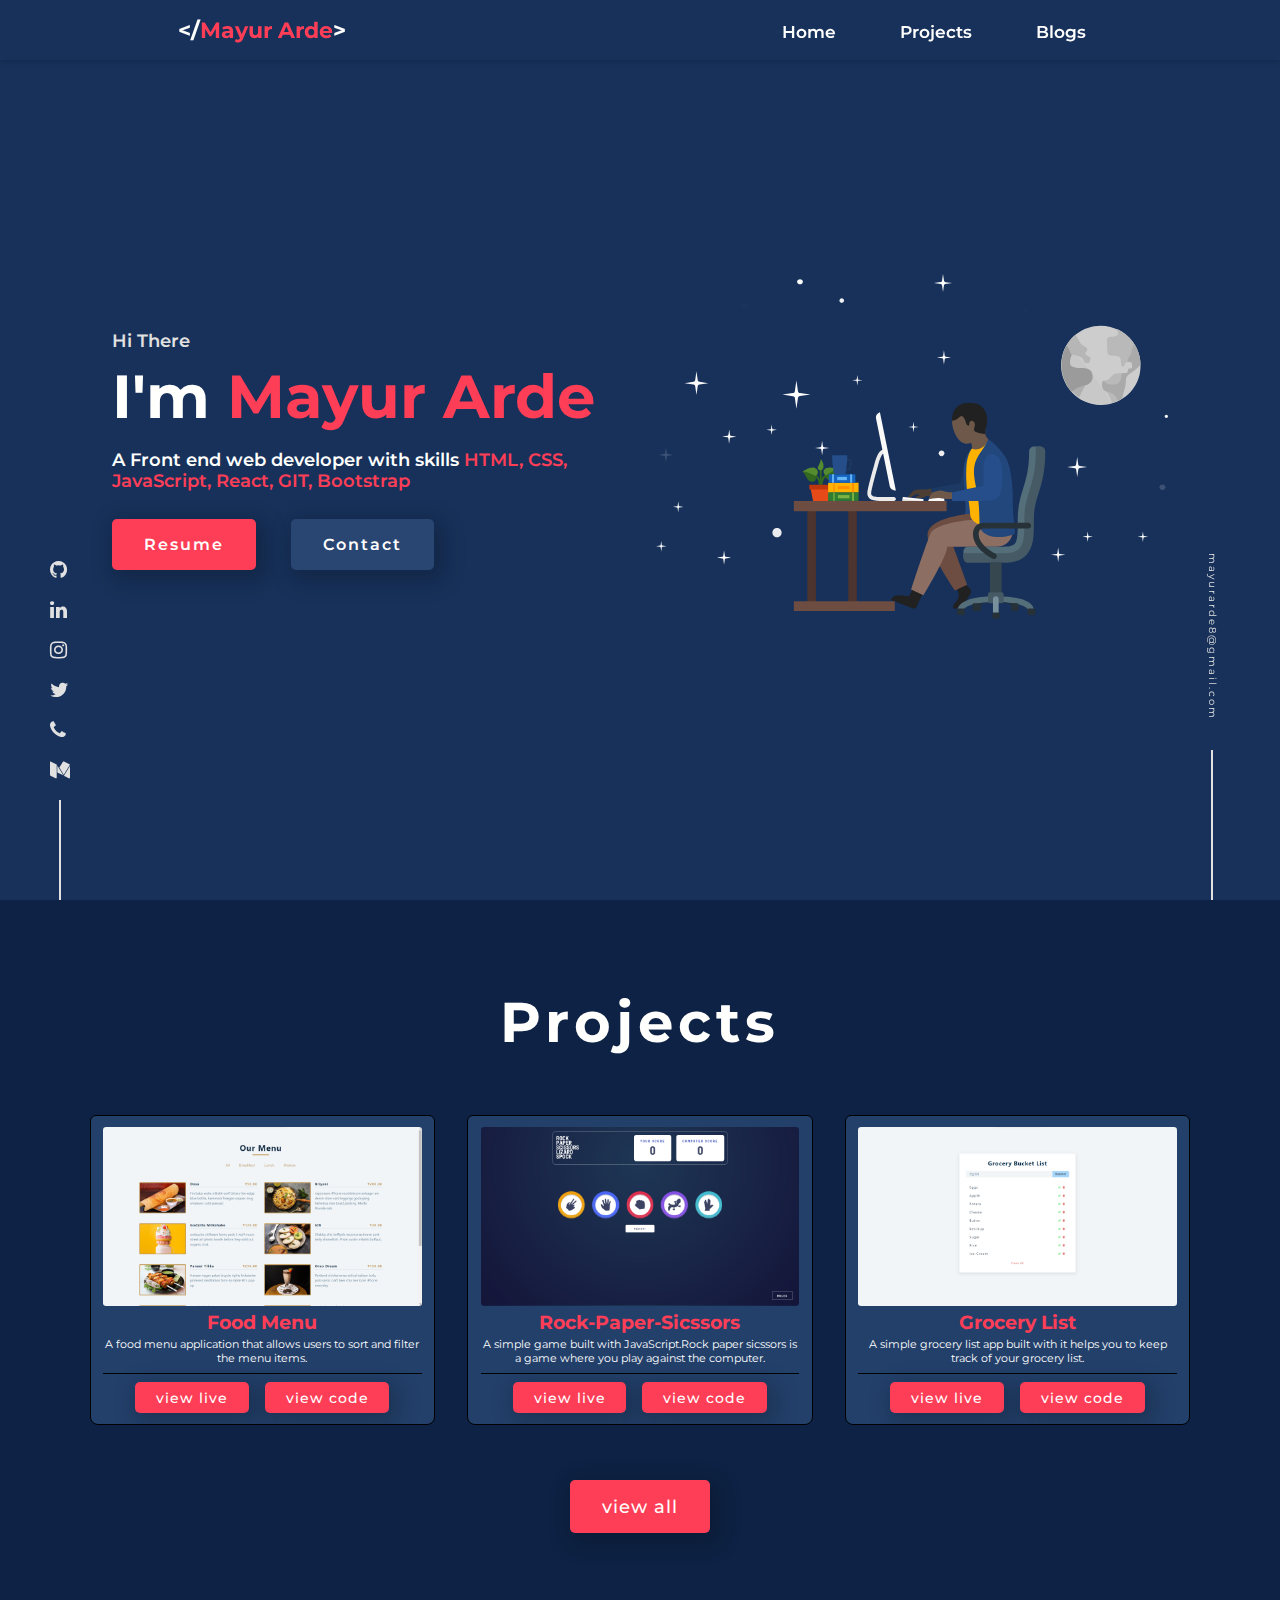
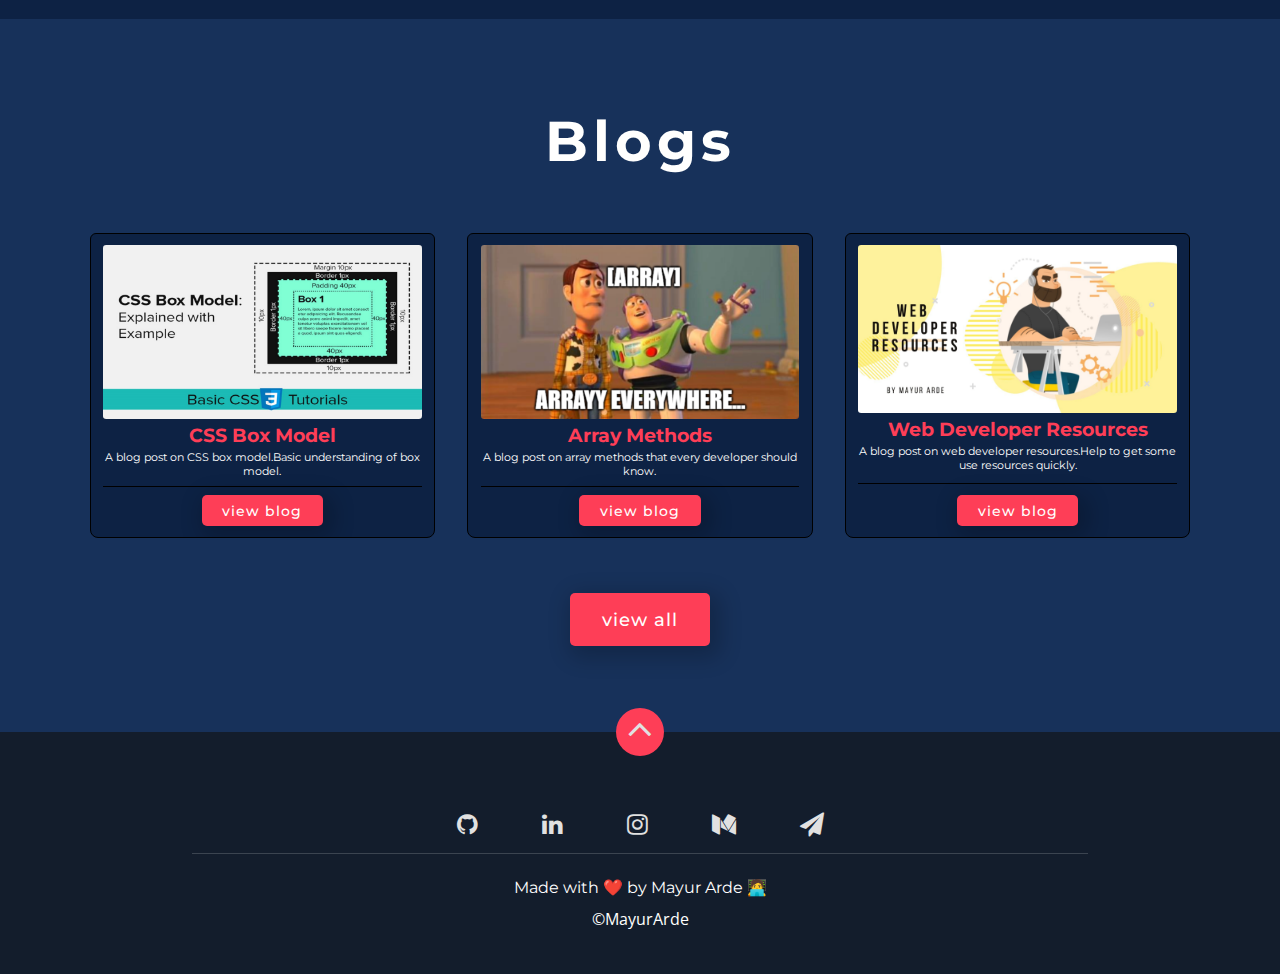
==== commit f553fe3b: "links and project info added" ====
--- a/index.html
+++ b/index.html
@@ -110,7 +110,7 @@
           <div class='tile'>
             <img src="./assets/work/rock-paper-sicssors.png" class='project-img'>
             <h3 class='project-name'>
-              rock-paper-sicssors
+              Rock-Paper-Sicssors
             </h3>
             <p class='project-desc'>
               A simple game built with JavaScript.Rock paper sicssors is a game where you play against the computer.
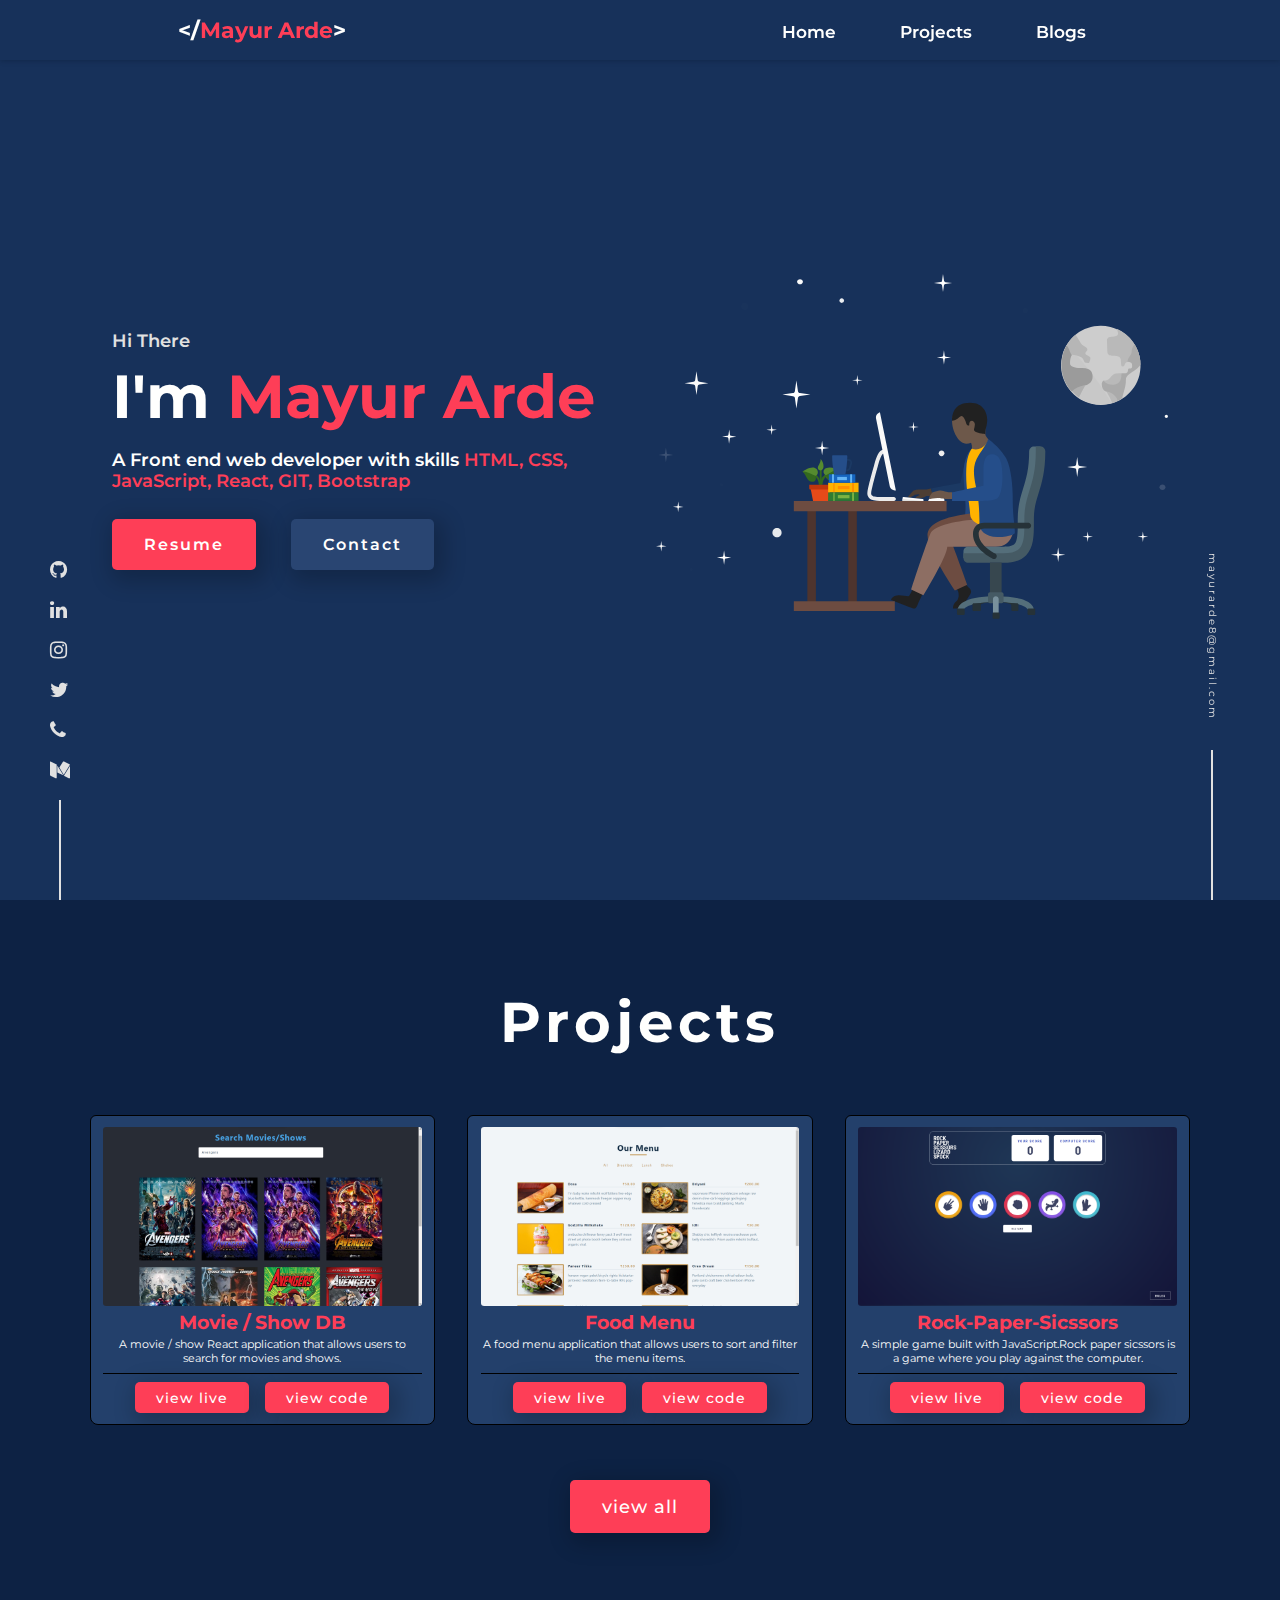
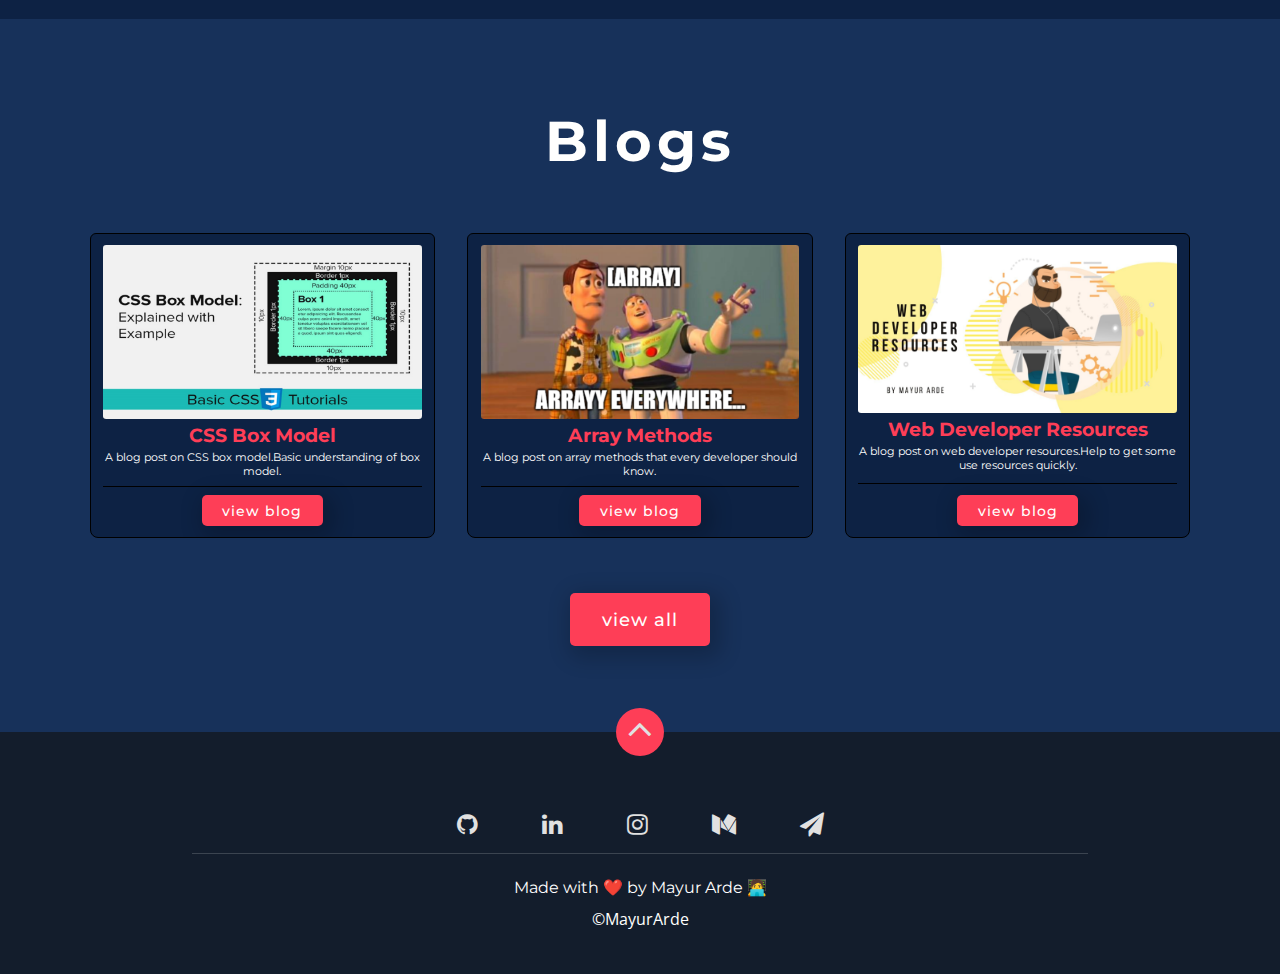
==== commit b6ce2d29: "movie/show project added" ====
--- a/index.html
+++ b/index.html
@@ -94,6 +94,20 @@
       <div class='work'>
         <div class='projects-tiles'>
           <div class='tile'>
+            <img src="./assets/work/movie-db.png" class=project-img>
+            <h3 class=project-name>
+              Movie / Show DB
+            </h3>
+            <p class='project-desc'>
+              A movie / show React application that allows users to search for movies and shows.
+            </p>
+            <div class="btn-links">
+              <a href="https://movies-shows-db.netlify.app/" class="work-btn web-link-btn" target='_blank'>view live</a>
+              <a href="https://github.com/Mayur-Arde/Find-Movies-Shows-db" class="work-btn web-link-btn" target='_blank'>view code</a>
+            </div>
+          </div>
+
+          <div class='tile'>
             <img src="./assets/work/food-menu.png" class=project-img>
             <h3 class=project-name>
               Food Menu
@@ -119,20 +133,6 @@
               <a href="https://rock-paper-sicssors-lizard-spock.netlify.app/" class="work-btn web-link-btn" target='_blank'>view
                 live</a>
               <a href="https://github.com/Mayur-Arde/rock-paper-scissors-UI" class="work-btn web-link-btn" target='_blank'>view code</a>
-            </div>
-          </div>
-
-          <div class='tile'>
-            <img src="./assets/work/grocery-list.png" class='project-img'>
-            <h3 class='project-name'>
-              Grocery List
-            </h3>
-            <p class='project-desc'>
-              A simple grocery list app built with it helps you to keep track of your grocery list.
-            </p>
-            <div class="btn-links">
-              <a href="https://grocery-bucket.netlify.app/" class="work-btn web-link-btn" target='_blank'>view live</a>
-              <a href="https://github.com/Mayur-Arde/Grocery" class="work-btn web-link-btn" target='_blank'>view code</a>
             </div>
           </div>
 
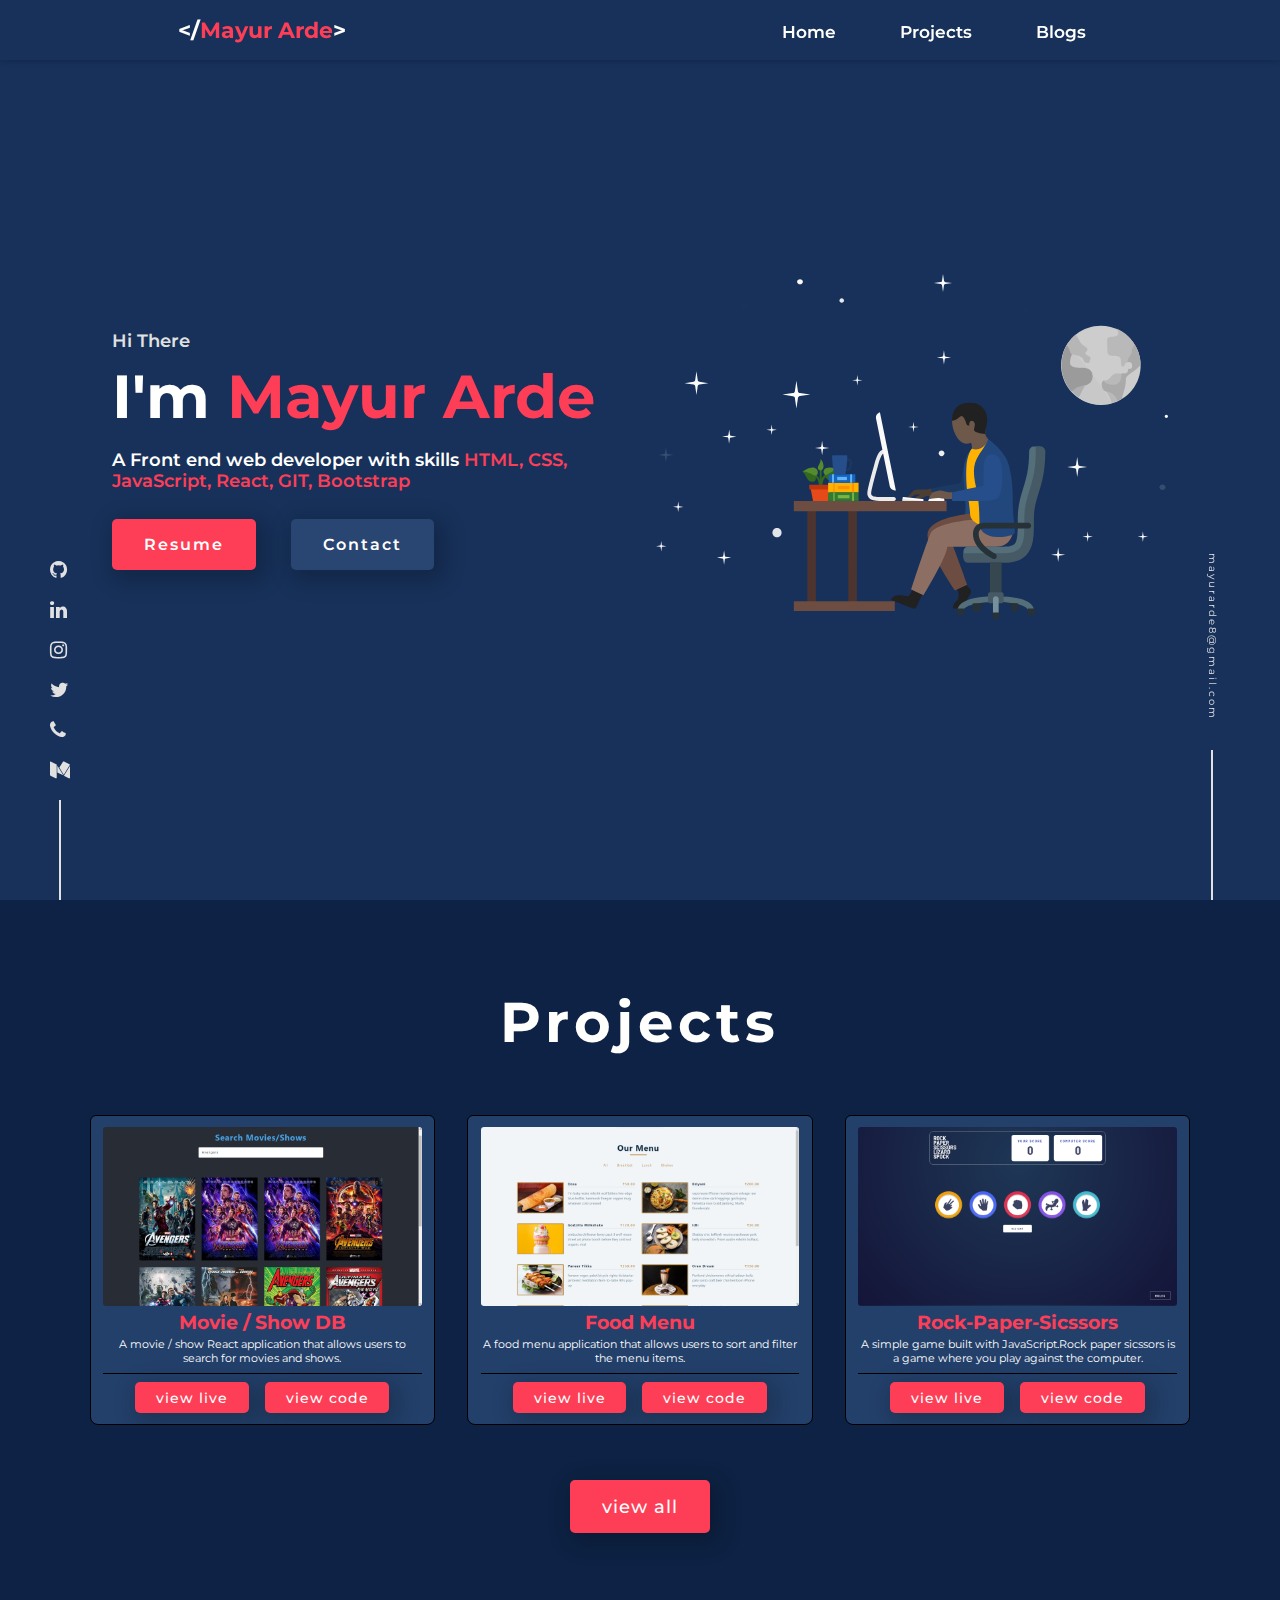
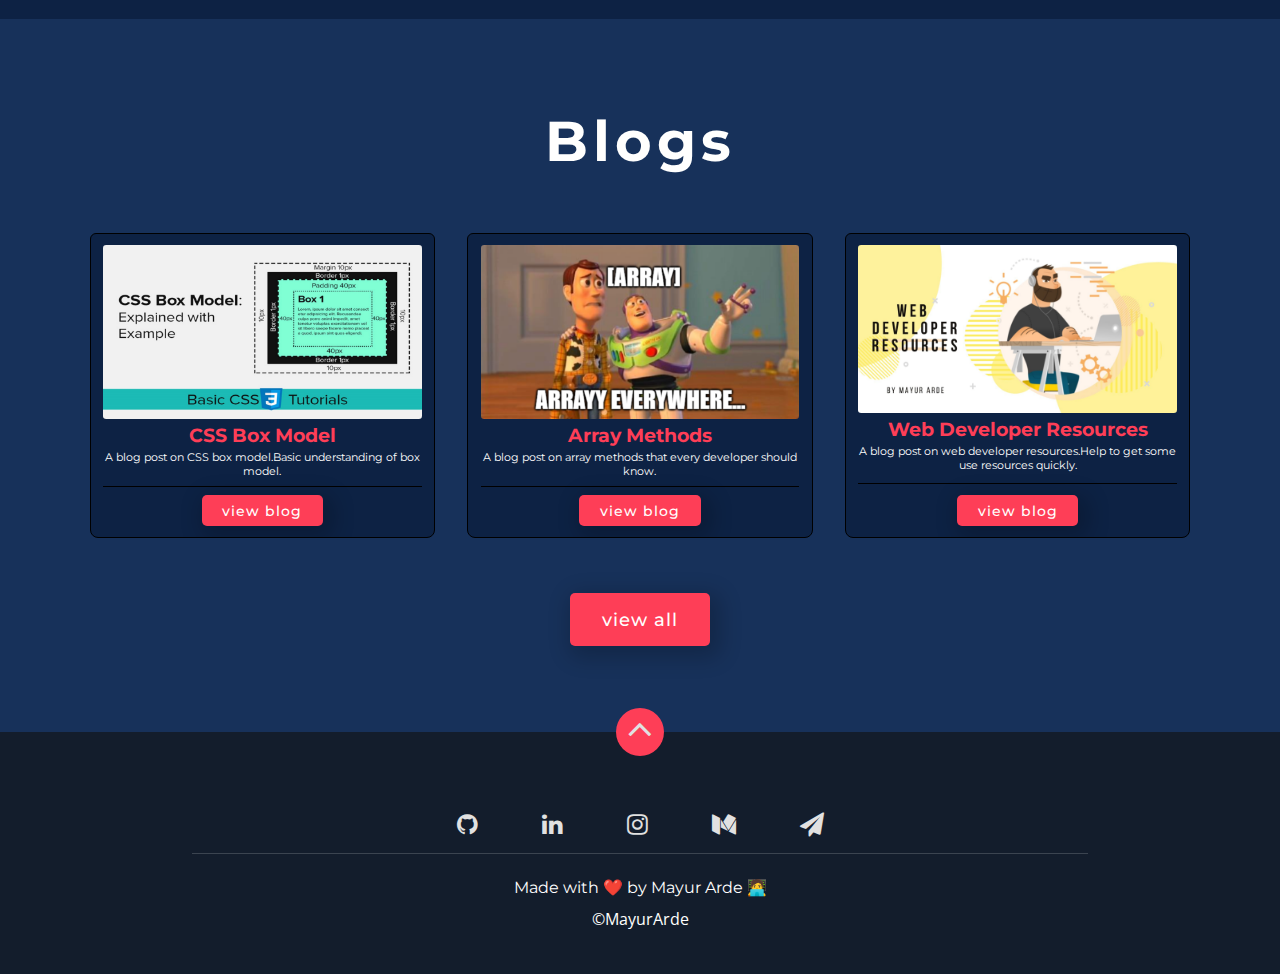
==== commit d008aa74: "meta tags and favicon added" ====
--- a/index.html
+++ b/index.html
@@ -6,12 +6,27 @@
   <meta http-equiv="X-UA-Compatible" content="IE=edge">
   <meta name="viewport" content="width=device-width, initial-scale=1.0">
   <title>Mayur Arde</title>
+
+  <!-- seo meta tags -->
+  <meta name="title" content="Mayur Arde |Frontend Web Developer">
+  <meta name="description"
+      content="I am Mayur Arde, a frontend web devloper based in Mumbai with demonstrated skills building high quality websites applications.">
+
+  <meta itemProp="keywords"
+      content="Mayur-Arde, Mayur-A, mayur-a, mayurarde, mayur-arde, mayur, mayur.arde_, Mayur-Arde-Developer, Aromal-Anil-Javascript-Developer, mayur-arde-developer, , mayur-arde-web-developer, mayur-arde-front-end-developer, software-engineer" />
+
+  <!--  Linking Favicon  -->
+
+  <link rel="apple-touch-icon" sizes="180x180" href="./assets/favicon/apple-touch-icon.png">
+  <link rel="icon" type="image/png" sizes="32x32" href="./assets/favicon/favicon-32x32.png">
+  <link rel="icon" type="image/png" sizes="16x16" href="./assets/favicon/favicon-16x16.png">
+
+ <!-- font and styles -->
   <link href="https://fonts.googleapis.com/css?family=Montserrat:400,500,600,700,800,900&display=swap" rel="stylesheet">
   <!-- Open Sans Font -->
   <link href="https://fonts.googleapis.com/css?family=Open+Sans:400,600,700&display=swap" rel="stylesheet">
 
   <link rel="stylesheet" href="https://cdnjs.cloudflare.com/ajax/libs/font-awesome/4.7.0/css/font-awesome.min.css">
-  <!-- <link rel="stylesheet" href="https://cdnjs.cloudflare.com/ajax/libs/font-awesome/5.15.4/css/all.min.css" integrity="sha512-Fo3rlrZj/k7ujTnHg4CGR2D7kSs0v4LLanw2qksYuRlEzO+tcaEPQogQ0KaoGN26/zrn20ImR1DfuLWnOo7aBA==" crossorigin="anonymous" referrerpolicy="no-referrer" /> -->
 
   <link rel="stylesheet" href="./styles/normalize.css">
   <link rel="stylesheet" href="./styles/style.css">
@@ -78,8 +93,10 @@
           A Front end web developer with skills <span>HTML, CSS, JavaScript, React, GIT, Bootstrap</span>
         </h2>
         <div class=buttons>
-          <a href="./assets/resource/Mayur-Arde_Frontend-Developer.pdf" class="btn btn-primary" target="_blank">Resume</a>
-          <a href="./assets/resource/Mayur-Arde_Frontend-Developer.pdf" class="btn btn-secondary" target="_blank">Contact</a>
+          <a href="./assets/resource/Mayur-Arde_Frontend-Developer.pdf" class="btn btn-primary"
+            target="_blank">Resume</a>
+          <a href="./assets/resource/Mayur-Arde_Frontend-Developer.pdf" class="btn btn-secondary"
+            target="_blank">Contact</a>
         </div>
       </div>
       <div class='hero-img'>
@@ -103,7 +120,8 @@
             </p>
             <div class="btn-links">
               <a href="https://movies-shows-db.netlify.app/" class="work-btn web-link-btn" target='_blank'>view live</a>
-              <a href="https://github.com/Mayur-Arde/Find-Movies-Shows-db" class="work-btn web-link-btn" target='_blank'>view code</a>
+              <a href="https://github.com/Mayur-Arde/Find-Movies-Shows-db" class="work-btn web-link-btn"
+                target='_blank'>view code</a>
             </div>
           </div>
 
@@ -117,7 +135,8 @@
             </p>
             <div class="btn-links">
               <a href="https://food-menu-cards.netlify.app/" class="work-btn web-link-btn" target='_blank'>view live</a>
-              <a href="https://github.com/Mayur-Arde/Food-Menu" class="work-btn web-link-btn" target='_blank'>view code</a>
+              <a href="https://github.com/Mayur-Arde/Food-Menu" class="work-btn web-link-btn" target='_blank'>view
+                code</a>
             </div>
           </div>
 
@@ -130,9 +149,11 @@
               A simple game built with JavaScript.Rock paper sicssors is a game where you play against the computer.
             </p>
             <div class="btn-links">
-              <a href="https://rock-paper-sicssors-lizard-spock.netlify.app/" class="work-btn web-link-btn" target='_blank'>view
+              <a href="https://rock-paper-sicssors-lizard-spock.netlify.app/" class="work-btn web-link-btn"
+                target='_blank'>view
                 live</a>
-              <a href="https://github.com/Mayur-Arde/rock-paper-scissors-UI" class="work-btn web-link-btn" target='_blank'>view code</a>
+              <a href="https://github.com/Mayur-Arde/rock-paper-scissors-UI" class="work-btn web-link-btn"
+                target='_blank'>view code</a>
             </div>
           </div>
 
@@ -157,7 +178,8 @@
               A blog post on CSS box model.Basic understanding of box model.
             </p>
             <div class="btn-links"></div>
-            <a href="https://mayurarde.hashnode.dev/css-basic-box-model" class="work-btn web-link-btn" target="_blank">view blog</a>
+            <a href="https://mayurarde.hashnode.dev/css-basic-box-model" class="work-btn web-link-btn"
+              target="_blank">view blog</a>
           </div>
           <div class='tile blog-title'>
             <img src="./assets/blog/array-methods.png" class=blog-img>
@@ -168,7 +190,8 @@
               A blog post on array methods that every developer should know.
             </p>
             <div class="btn-links"></div>
-            <a href="https://mayurarde.hashnode.dev/basic-array-methods-every-js-developer-should-know" class="work-btn web-link-btn" target="_blank">view blog</a>
+            <a href="https://mayurarde.hashnode.dev/basic-array-methods-every-js-developer-should-know"
+              class="work-btn web-link-btn" target="_blank">view blog</a>
           </div>
           <div class='tile blog-title'>
             <img src="./assets/blog/web-developer-resources.jpg" class=blog-img>
@@ -179,7 +202,8 @@
               A blog post on web developer resources.Help to get some use resources quickly.
             </p>
             <div class="btn-links"></div>
-            <a href="https://mayurarde.hashnode.dev/useful-resources-for-web-developer" class="work-btn web-link-btn" target="_blank">view blog</a>
+            <a href="https://mayurarde.hashnode.dev/useful-resources-for-web-developer" class="work-btn web-link-btn"
+              target="_blank">view blog</a>
           </div>
         </div>
         <a href="./blogs.html" class='work-btn all-btn'>view all</a>
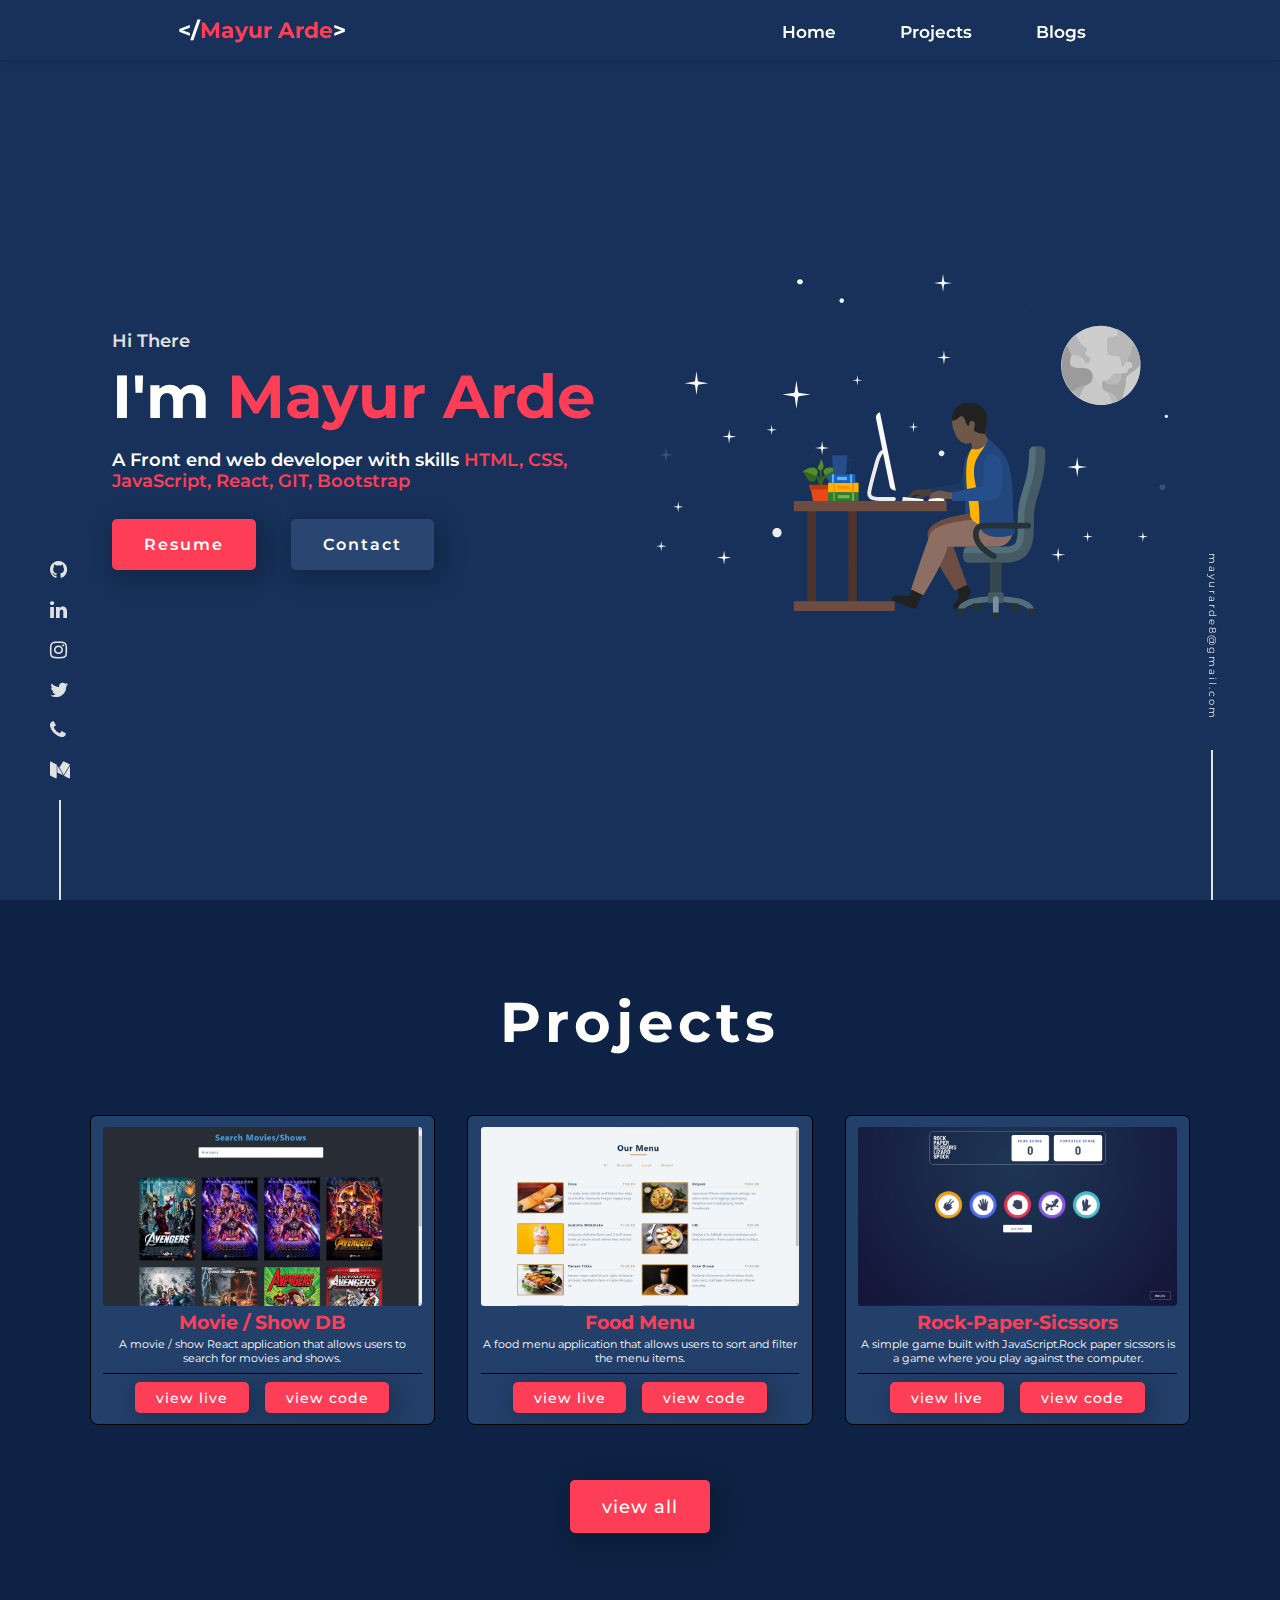
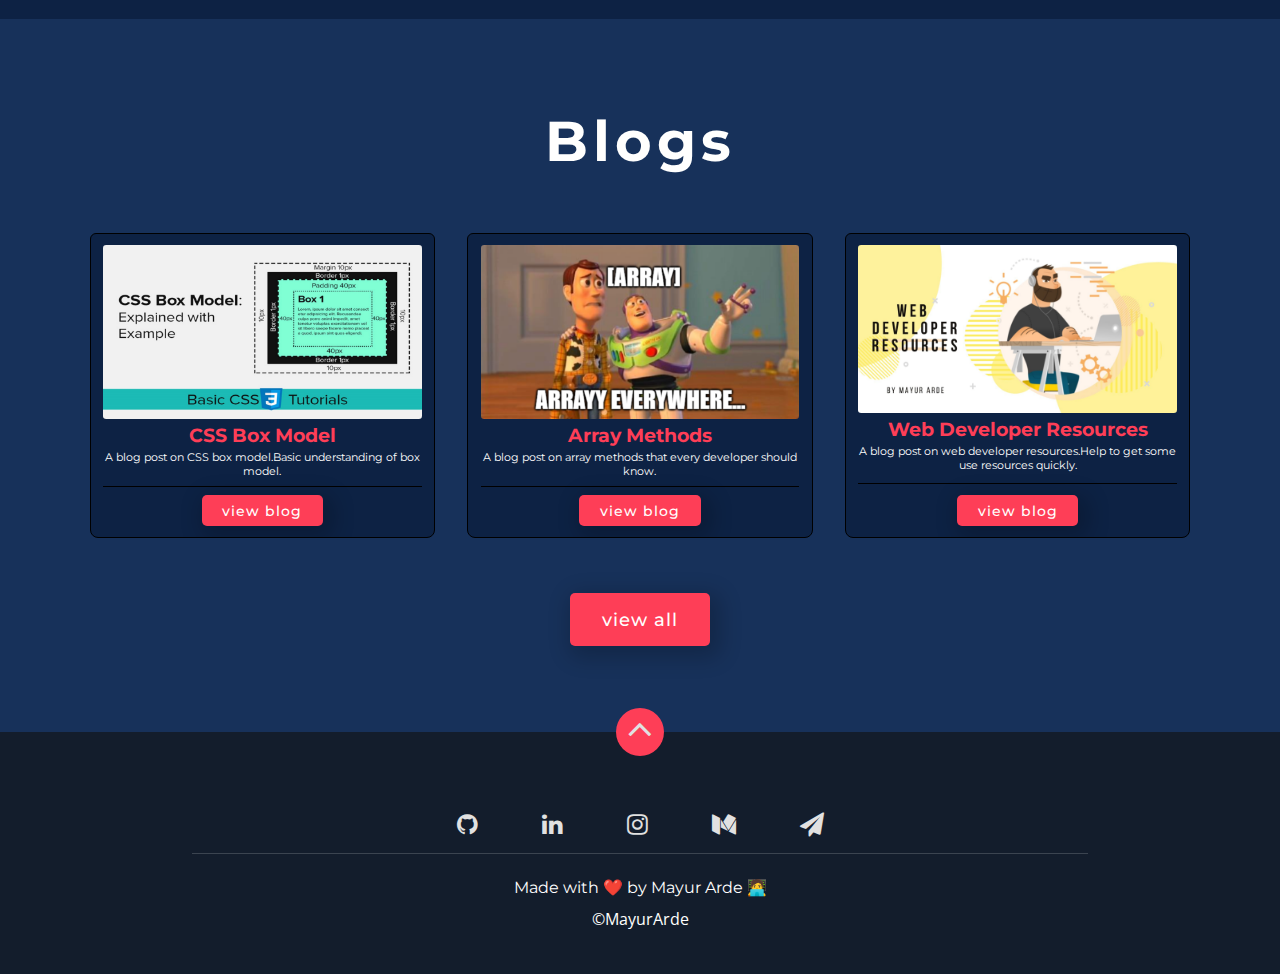
==== commit 2ffa08b2: "meta tags" ====
--- a/index.html
+++ b/index.html
@@ -13,7 +13,7 @@
       content="I am Mayur Arde, a frontend web devloper based in Mumbai with demonstrated skills building high quality websites applications.">
 
   <meta itemProp="keywords"
-      content="Mayur-Arde, Mayur-A, mayur-a, mayurarde, mayur-arde, mayur, mayur.arde_, Mayur-Arde-Developer, Aromal-Anil-Javascript-Developer, mayur-arde-developer, , mayur-arde-web-developer, mayur-arde-front-end-developer, software-engineer" />
+      content="Mayur-Arde, Mayur-A, mayur-a, mayurarde, mayur-arde, mayur, mayur.arde_, Mayur-Arde-Developer, mayur-arde-developer , mayur-arde-web-developer, mayur-arde-front-end-developer, software-engineer" />
 
   <!--  Linking Favicon  -->
 
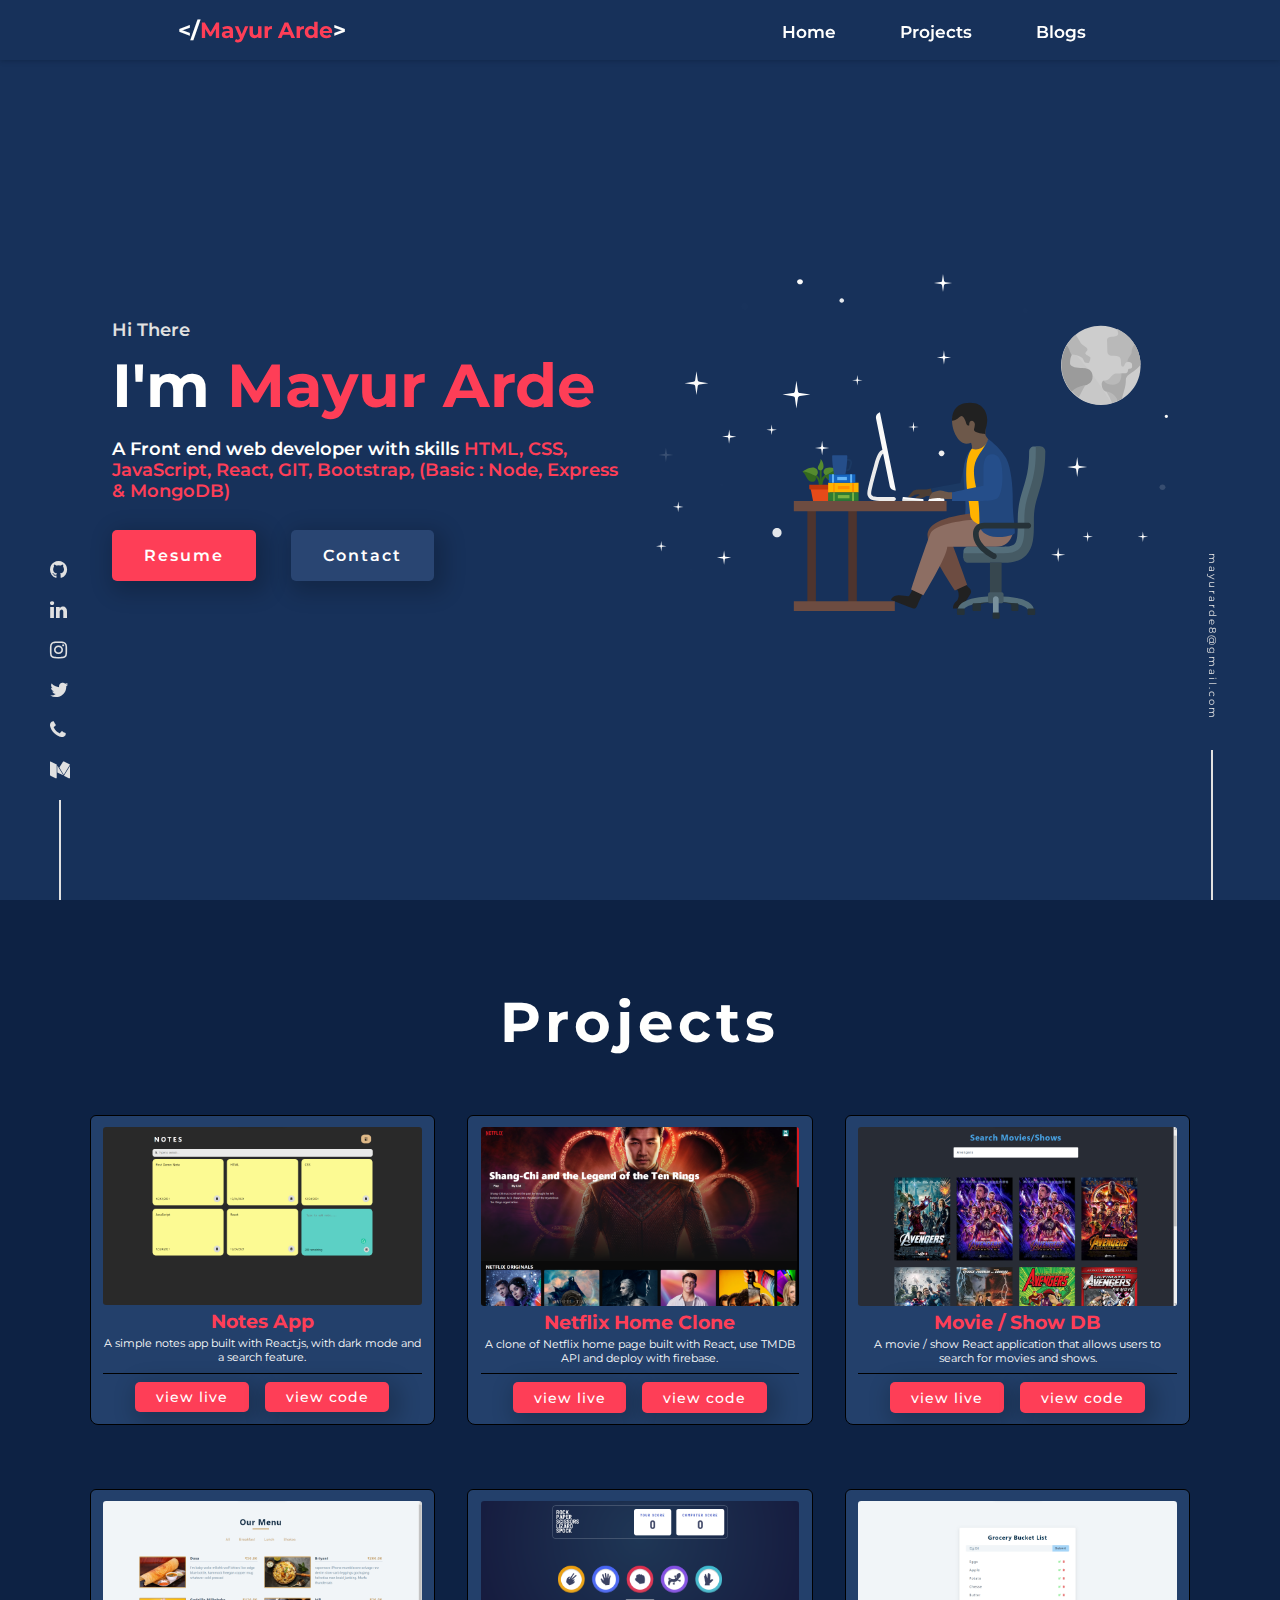
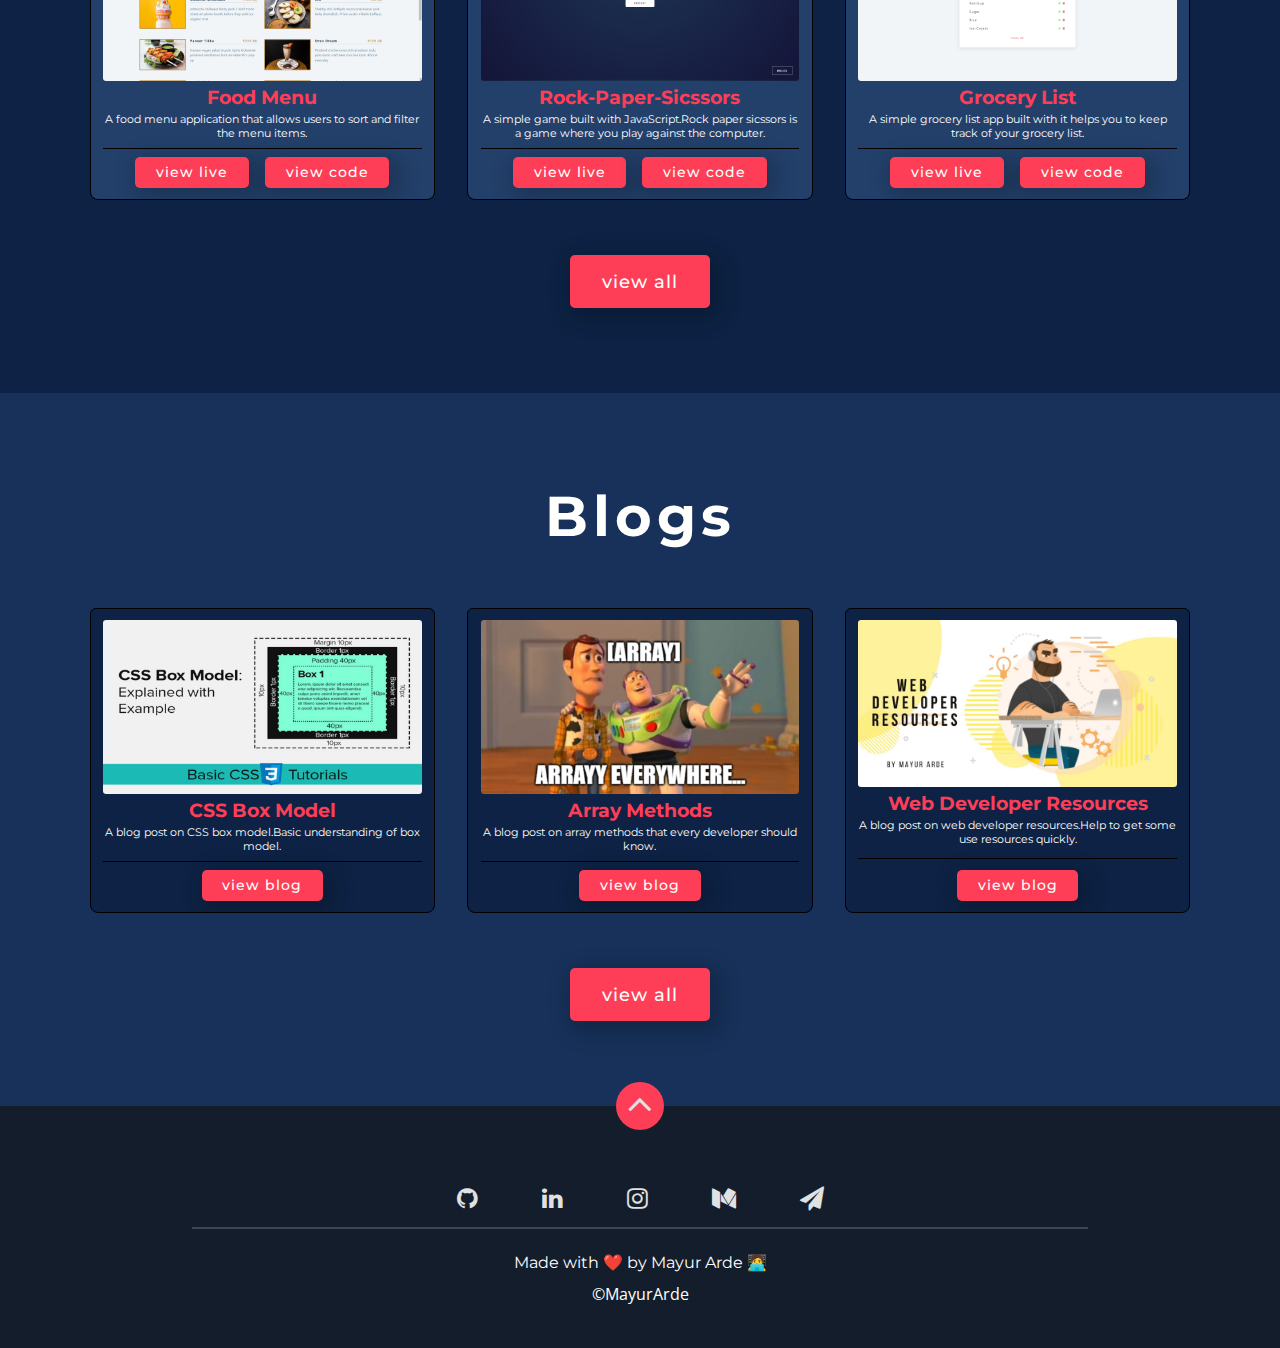
==== commit dc7d9643: "new projects and resume added" ====
--- a/index.html
+++ b/index.html
@@ -90,10 +90,10 @@
         <h3>Hi There</h3>
         <h1>I'm <span>Mayur Arde</span></h1>
         <h2 class="hero-sub-heading">
-          A Front end web developer with skills <span>HTML, CSS, JavaScript, React, GIT, Bootstrap</span>
+          A Front end web developer with skills <span>HTML, CSS, JavaScript, React, GIT, Bootstrap, (Basic : Node, Express & MongoDB)</span>
         </h2>
         <div class=buttons>
-          <a href="./assets/resource/Mayur-Arde_Frontend-Developer.pdf" class="btn btn-primary"
+          <a href="./assets/resource/Mayur-Arde_Web-developer.pdf" class="btn btn-primary"
             target="_blank">Resume</a>
           <a href="./assets/resource/Mayur-Arde_Frontend-Developer.pdf" class="btn btn-secondary"
             target="_blank">Contact</a>
@@ -110,6 +110,37 @@
       <h2>Projects</h2>
       <div class='work'>
         <div class='projects-tiles'>
+
+          <div class='tile'>
+            <img src="./assets/work/notes-pad-dark.png" class=project-img>
+            <h3 class=project-name>
+              Notes App
+            </h3>
+            <p class='project-desc'>
+                A simple notes app built with React.js, with dark mode and a search feature.
+            </p>
+            <div class="btn-links">
+              <a href="https://react-notes-pad.netlify.app/" class="work-btn web-link-btn" target='_blank'>view live</a>
+              <a href="https://github.com/Mayur-Arde/react-notepad" class="work-btn web-link-btn"
+                target='_blank'>view code</a>
+            </div>
+          </div>
+
+          <div class='tile'>
+            <img src="./assets/work/netflix-clone.png" class=project-img>
+            <h3 class=project-name>
+              Netflix Home Clone
+            </h3>
+            <p class='project-desc'>
+              A clone of Netflix home page built with React, use TMDB API and deploy with firebase.
+            </p>
+            <div class="btn-links">
+              <a href="https://netflix-clone-mayur-arde.web.app/" class="work-btn web-link-btn" target='_blank'>view live</a>
+              <a href="https://github.com/Mayur-Arde/netflix-home-clone" class="work-btn web-link-btn"
+                target='_blank'>view code</a>
+            </div>
+          </div>
+
           <div class='tile'>
             <img src="./assets/work/movie-db.png" class=project-img>
             <h3 class=project-name>
@@ -154,6 +185,20 @@
                 live</a>
               <a href="https://github.com/Mayur-Arde/rock-paper-scissors-UI" class="work-btn web-link-btn"
                 target='_blank'>view code</a>
+            </div>
+          </div>
+
+          <div class='tile'>
+            <img src="./assets/work/grocery-list.png" class='project-img'>
+            <h3 class='project-name'>
+              Grocery List
+            </h3>
+            <p class='project-desc'>
+              A simple grocery list app built with it helps you to keep track of your grocery list.
+            </p>
+            <div class="btn-links">
+              <a href="https://grocery-bucket.netlify.app/" class="work-btn web-link-btn" target='_blank'>view live</a>
+              <a href="https://github.com/Mayur-Arde/Grocery" class="work-btn web-link-btn" target='_blank'>view code</a>
             </div>
           </div>
 
